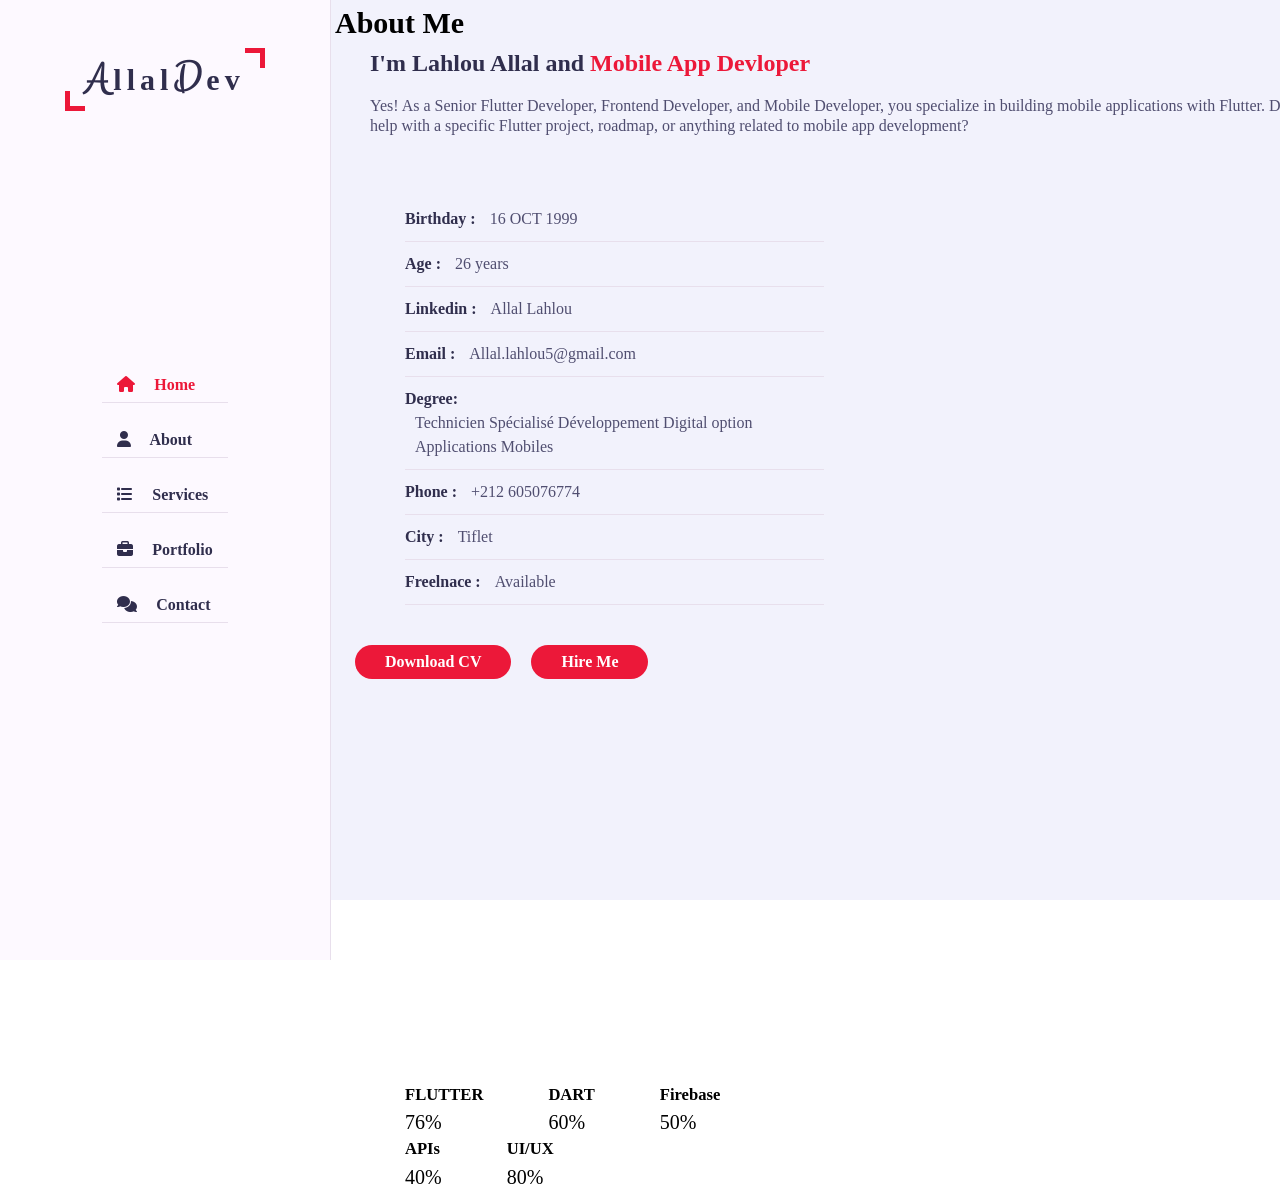
==== index.html @ e9d4c1a3 "Add files via upload" ====
<!DOCTYPE html>
<html lang="en">
<head>
    <meta charset="UTF-8">
    <meta http-equiv="X-UA-Compatible" content="IE=edge">
    <meta name="viewport" content="width=device-width, initial-scale=1.0">
    <title>AllalDev</title>
<!-- ===== CSS Files ===== -->
 <link rel="stylesheet" href="css/Style.css">
 <link rel="stylesheet" href="css/skins/Color-1.css">
 <link rel="stylesheet" href="https://cdnjs.cloudflare.com/ajax/libs/font-awesome/6.7.2/css/all.min.css">
</head>

<body>
    <!-- ===== Main Container Start ===== -->
     <div class="main-container">
      <!-- ===== Aside Start ===== -->
       <div class="aside">
        <div class="logo">
            <a href="#"><span>A</span>llal<span>D</span>ev</a>
        </div>
        <div class="nav-toggler">
          <span></span>
        </div>
        <ul class="nav">
            <li ><a href="#" class="active"><i class="fa fa-home"></i> Home </a></li>
            <li ><a href="#"><i class="fa fa-user"></i> About </a></li>
            <li ><a href="#"><i class="fa fa-list"></i> Services </a></li>
            <li ><a href="#"><i class="fa fa-briefcase"></i> Portfolio </a></li>
            <li ><a href="#"><i class="fa fa-comments"></i> Contact </a></li>
        </ul>
       </div>
      <!-- ===== Aside End ===== -->
      <!-- ===== Main Content Start ===== -->
      <!-- ===== Main Content End ===== -->
     <div class="main-content">
        <!-- ===== Home Section Start =====-->
         <section class="home section hidden">
           <div class="container">
            <div class="row">
                <div class="home-info padd-15">
                    <h3 class="hello">Hello, my name is <span class="name">Allal Lahlou</span></h3>
                    <h3 class="my-profession"> I' m a <span class="typing">Developer Mobile App/Web</span></h3>
                    <p>Technician specialized in Digital development, I am looking for professional experience to acquire new
                        skills and experiences, and I have a passion for developing technical solutions that meet the needs of
                        users. I have knowledge of Flutter and Dart and I have the ability to constantly develop my skills. I am
                        looking forward to joining a creative team that will allow me to contribute to building technological projects with a positive impact
                        as well as all office work. I am able to adapt quickly to the needs of the company...</p>
                         <a href="#contact" class="btn hire-me">Hire Me</a>
                </div>
                <div class="home-img padd-15">
                    <img src="images/allal.png" alt="">
                </div>
            </div>
           </div>
         </section>
        <!-- ===== Home Section End =====-->
        <!-- ===== About Section Start =====-->
         <section class="about section">
            
            <div class="container">
                <div class="row">
                    <div class="section-title padd-15">
                        <h2>  About Me </h2>
                    </div>
                </div>

                <div class="row">
                    <div class="about-content padd-15">
                        <div class="row">
                            <div class="about-text padd-15">
                                <h3> I'm  Lahlou Allal and <span> Mobile App Devloper </span></h3>
                                <p>Yes! As a Senior Flutter Developer, Frontend Developer, and Mobile Developer, you specialize in building mobile applications with Flutter. Do you need help with a specific Flutter project, roadmap, or anything related to mobile app development? </p>
                            </div>
                        </div>
                        <div class="row">
                            <div class="personal-info padd-15">
                            <div class="row">
                                <div class="info-item padd-15">
                                    <p>Birthday : <span>16 OCT 1999 </span></p>
                                </div>
                            </div>                          
                            <div class="row">
                            <div class="info-item padd-15">
                                <p>Age : <span>26 years </span></p>
                            </div>
                        </div>
                        <div class="row">
                        <div class="info-item padd-15">
                            <p>Linkedin : <span>Allal Lahlou </span></p>
                        </div>
                    </div>
                    <div class="row">
                    <div class="info-item padd-15">
                        <p>Email : <span>Allal.lahlou5@gmail.com </span></p>
                    </div>
                </div>
                <div class="row">
                <div class="info-item padd-15">
                    <p>Degree: <span>Technicien Spécialisé Développement Digital option Applications Mobiles </span></p>
                </div>
            </div>
            <div class="row">
            <div class="info-item padd-15">
                <p>Phone : <span>+212 605076774 </span></p>
            </div>
        </div>
        <div class="row">
        <div class="info-item padd-15">
            <p>City : <span>Tiflet </span></p>
        </div>
    </div>
    <div class="row">
    <div class="info-item padd-15">
        <p>Freelnace : <span>Available</span></p>
    </div>
    </div>
    <div class="row">
       <div class="buttons">
        <a href="#" class="btn">Download CV</a>
        <a href="#contact" class="btn hire-me"> Hire Me</a>
       </div>
    </div>
</div>
        <div class="skills padd-15">
            <div class="row">
                <div class="skill-item padd-15">
                    <h5>FLUTTER</h5>
                    <div class="progress">
                        <div class="progress-in" style="width: 76%;"></div>
                        <div class="skill-percent">76%</div>
                    </div>
                </div>
                <div class="skill-item padd-15">
                    <h5>DART</h5>
                    <div class="progress">
                        <div class="progress-in" style="width: 60%;"></div>
                        <div class="skill-percent">60%</div>
                    </div>
                </div>
                <div class="skill-item padd-15">
                    <h5>Firebase</h5>
                    <div class="progress">
                        <div class="progress-in" style="width: 50%;"></div>
                        <div class="skill-percent">50%</div>
                    </div>
                </div>
                <div class="skill-item padd-15">
                    <h5>APIs</h5>
                    <div class="progress">
                        <div class="progress-in" style="width: 40%;"></div>
                        <div class="skill-percent">40%</div>
                    </div>
                </div>
                <div class="skill-item padd-15">
                    <h5>UI/UX</h5>
                    <div class="progress">
                        <div class="progress-in" style="width: 80%;"></div>
                        <div class="skill-percent">80%</div>
                    </div>
                </div>
            </div>
        </div>
        </div>
     </div>
   </div>
</div>         
         </section>
        <!-- ===== About Section End =====-->


     </div>

     </div>
    <!-- ===== Main Container End ===== -->

    <!-- ===== JS Files ===== -->
     <script src="js/script.js"></script>
    
</body>
</html>
---- css/Style.css ----
@import url('https://fonts.googleapis.com/css?family=Clicker+Script&family=Poppins:wght@200;300;400;500;600;700&display=swap');
:root
{
   --bg-black-900: #f2f2fc;
   --bg-black-100: #fdf9ff;
   --bg-black-50: #e8dfec;
   --text-black-900:#302e4d;
   --text-black-700:#504e70;
}
body
{
    line-height: 1.5;
    font-size: 20px;
    font-family: 'Poppins' sans-serif;
}
*
{
    margin: 0;
    padding: 0;
    outline: none;
    text-decoration: none;
    text-sizing: border-box;
}
::before,::after
{
    box-sizing: border-box;
}
ul
{
    list-style: none;
}
.section
{
    background: var(--bg-black-900);
    min-height: 100vh;
    display: block;
    padding: 0 30px;
    opacity: 1;
}
.hidden
{
  display: none !important;  
}
.main-content
{
    padding-left: 270px;
}
.padd-15
{
    padding-left: 50px;
    padding-right: 15px;
}
.container
{
    max-width: 1100px;
    width: 100%;
    height: 40px;
    
    margin: auto;
}
.section.container
{
  padding-top: 60px;
  padding-bottom: 70px;
}
.section.title
{
    flex: 0 0 100%;
    max-width: 100%;
    margin-bottom: 60px;
}
.section.title.h2
{
    font-size: 40px;
    color: var(--text-black-900);
    font-weight: 700;
    position: relative;
}
.section.title.h2::before
{
    content: '';
    height: 4px;
    width: 50px;
    background-color: var(--skin-color);
    position: absolute;
    top: 100%;
    left: 0;
    
}

.section.title.h2::after
{
    content: '';
    height: 4px;
    width: 25px;
    background-color: var(--skin-color);
    position: absolute;
    top: 100%;
    left: 0;
    margin-top: 8px;
}
.row
{
    display: flex;
    flex-wrap: wrap;
    margin-left: -15px;
    margin-right: -15px;
    position: relative;
}
.btn
{
    font-size: 16px;
    font-weight: 900;
    padding: 5px 30px;
    color: white;
    border-radius: 40px;
    display: inline-block;
    white-space: nowrap;
    border: none;
    background: var(--skin-color);
    transition: all  0.3s ease;
}
.btn:hover
{
    transform: scale(1.05);
}
/* aside */
.aside
{
   width: 270px ;
   background: var(--bg-black-100);
   position: fixed;
   left: 0;
   top: 0;
   padding: 30px; ;
   height: 100%;
   border-right: 1px solid var(--bg-black-50);
   display: flex;
   justify-content: center;
   align-items: center;
   z-index: 10;
}
.aside .logo
{
    position: absolute;
    top: 50px;
    font-size: 30px;
    text-transform: capitalize;
}
.aside .logo a
{
    color: var(--text-black-900);
    font-weight: 700;
    padding: 15px 20px;
    font-size: 30px;
    letter-spacing: 5px;
    position: relative;
}
.aside .logo a span
{
    font-family: 'Clicker Script' , cursive;
    font-size: 40px;
}
.aside .logo a::before
{
    content:'';
    position: absolute;
    width: 20px;
    height: 20px;
    border-bottom: 5px solid var(--skin-color);
    border-left: 5px solid var(--skin-color);
    bottom: 0;
    left: 0;
}
.aside .logo a::after
{
    content:'';
    position: absolute;
    width: 20px;
    height: 20px;
    border-top: 5px solid var(--skin-color);
    border-right: 5px solid var(--skin-color);
    top: 0;
    right: 0;
}
.aside .nav-toggler
{
    height: 40px;
    width: 45px;
    border: 1px solid var(--bg-black-50);
    cursor: pointer;
    position: fixed;
    left: 300px;
    top: 2px;
    border-radius: 5px;
    background: var(--bg-black-100);
    display: none;
    align-items: center;
    justify-content: center;

}
.aside .nav .nav-toggler span
{
    height: 2px;
    width: 18px;
    background: var(--skin-color);
    display:inline-block;
    position: relative;
    
}
.aside .nav-toggler span::before
{
    content: '';
    height: 2px;
    width: 18px;
    background: var(--skin-color);
    position: absolute;
    top: -6px;
    left: 0;

}
.aside .nav-toggler span::after
{
    content: '';
    height: 2px;
    width: 18px;
    background: var(--skin-color);
    position: absolute;
    top: 6px;
    left: 0;

}
.aside .nav
{
    margin-top: 50px;
}
.aside .nav li
{
    margin-bottom: 20px;
    display: block;
}
.aside .nav li a
{
    font-size: 16px;
    font-weight: 600;
    display: block;
    border-bottom: 1px solid var(--bg-black-50);
    color: var(--text-black-900);
    padding: 5px 15px;
}
.aside .nav li a.active
{
    color:var(--skin-color);
}
.aside .nav li a i 
{
    margin-right: 15px;
}
/* home */
.home
{
    main-height:100vh;
    display: flex;
    color: var(--bg-black-900);
}
.home .home-info
{
   flex: 0 0 60%;
   max-width: 60%;
}
h3.hello
{
   font-size: 28px;
   margin: 15px 0;
}
h3.hello span
{
    font-family:'clicker Script' , cursive;
    font-size: 170%;
    font-weight: 700;
    color: black;
}
.h3.my-profession
{
    font-size: 30%;
    margin:15px 0;
}
.typing
{
   color: purple;
   font-size: 24px;
}
.home-info-p
{
    margin-bottom:70px;
    font-size: 20px;
    color: var(--text-black-700);
}

.home .home-img
{
    flex: 0 0 90%;
    max-width: 130%;
    text-align: right;
    position: relative;
}
.home-img::after
{
    content: '';
    position: absolute;
    height: 80px;
    width: 80px;
    border-bottom: 10px solid var(--skin-color);
    border-right: 10px solid var(--skin-color);
    right: 0px;
    bottom: -1px;
}
.home-img::before
{
    content: '';
    position: absolute;
    height: 80px;
    width: 80px;
    border-top: 10px solid var(--skin-color);
    border-left: 10px solid var(--skin-color);
    left: 740px;
    top: -19px;
}
.home .home-img img
{
    margin: auto;
    border-radius: 5px;
    height: 400px;
}
/* About */
.about .about-content
{
    flex: 0 0 100%;
    max-width: 100%;
}
.about .about-content .about-text
{
    flex: 0 0 100%;
    max-width: 100%;
}
.about .about-content .about-text h3
{
    font-size: 24px;
    margin-bottom: 15px;
    font-weight: 700;
    color: var(--text-black-900);
}
.about .about-content .about-text h3 span
{
    color: var(--skin-color);
}
.about .about-content .about-text p
{
    font-size: 16px;
    line-height: 20px;
    color: var(--text-black-700);
}
.about .about-content .personal-info
{
    flex: 0 0 80%;
    max-width: 100%;
    margin-top: 6%;
}
.about .about-content .personal-info .info-item
{
    flex: 0 0 50%;
    max-width: 50%;
}
.about .about-content .personal-info .info-item p
{
  font-weight: 600;
  padding: 10px 0;
  font-size: 16px;
  color: var(--text-black-900);
  border-bottom: 1px solid var(--bg-black-50);
}
.about .about-content .personal-info .info-item p span
{
    font-weight: 400;
    color: var(--text-black-700);
    margin-left:10px;
    display: inline-block;
}
.about .about-content .personal-info .buttons
{
    margin-top: 30px;
}
.about .about-content .personal-info .buttons .btn
{
   margin-right: 15px;
   margin-top: 10px;
}
.about .about-content .skills
{
    flex: 0 0 40%;
    max-width: 40%;
    margin-top: 40%;
}
.about .about-content .skills .skills-item
{
    flex: 0 0 100%;
    max-width: 100%;
}
.about .about-content .skills .skills-item h5
{
    line-height: 40px;
    font-weight: 60;
    font-size: 16px;
    color: var(--text-black-900);
    text-transform: capitalize;
}
.about .about-content .skills .skills-item .peogress
{
    background-color: var(--bg-black-50);
    height: 7px;
    border-radius: 4px;
    width: 100%;
}
---- css/skins/Color-1.css ----
:root
{
    --skin-color:#ec1839;
}
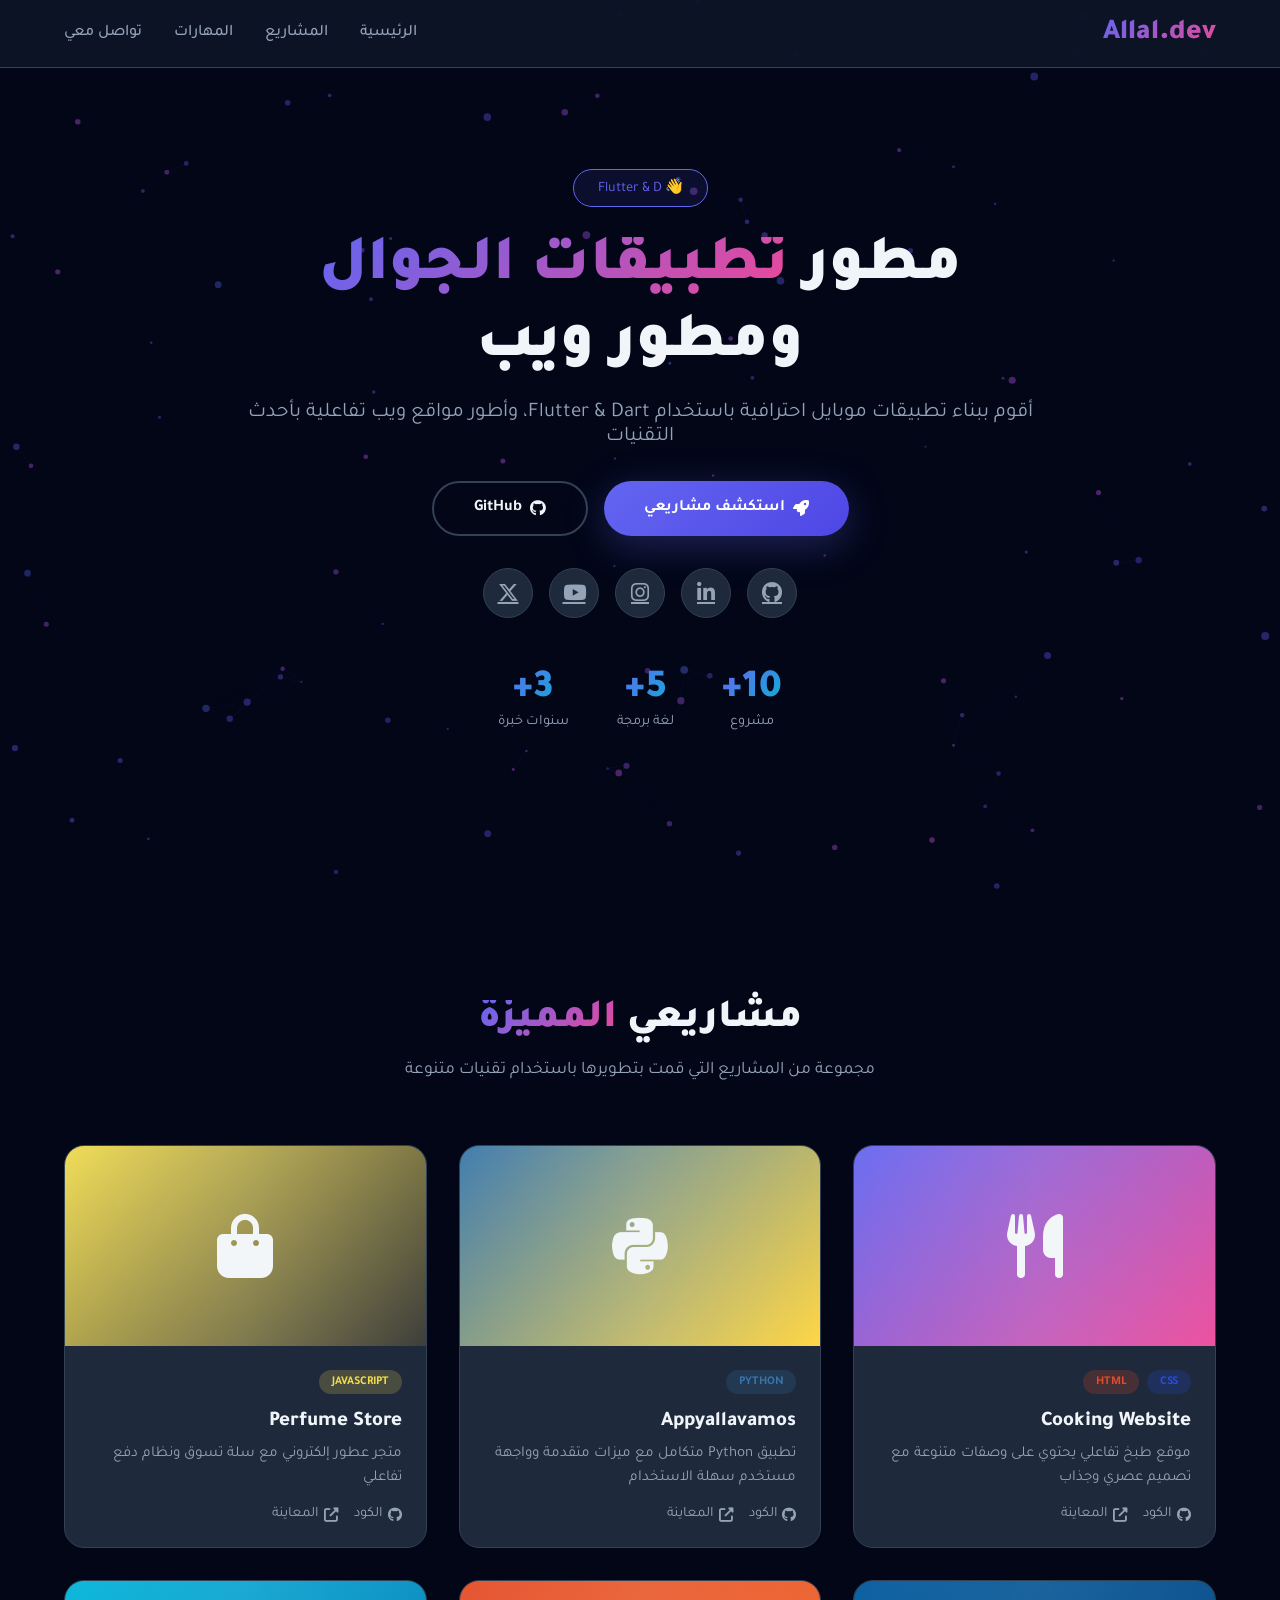
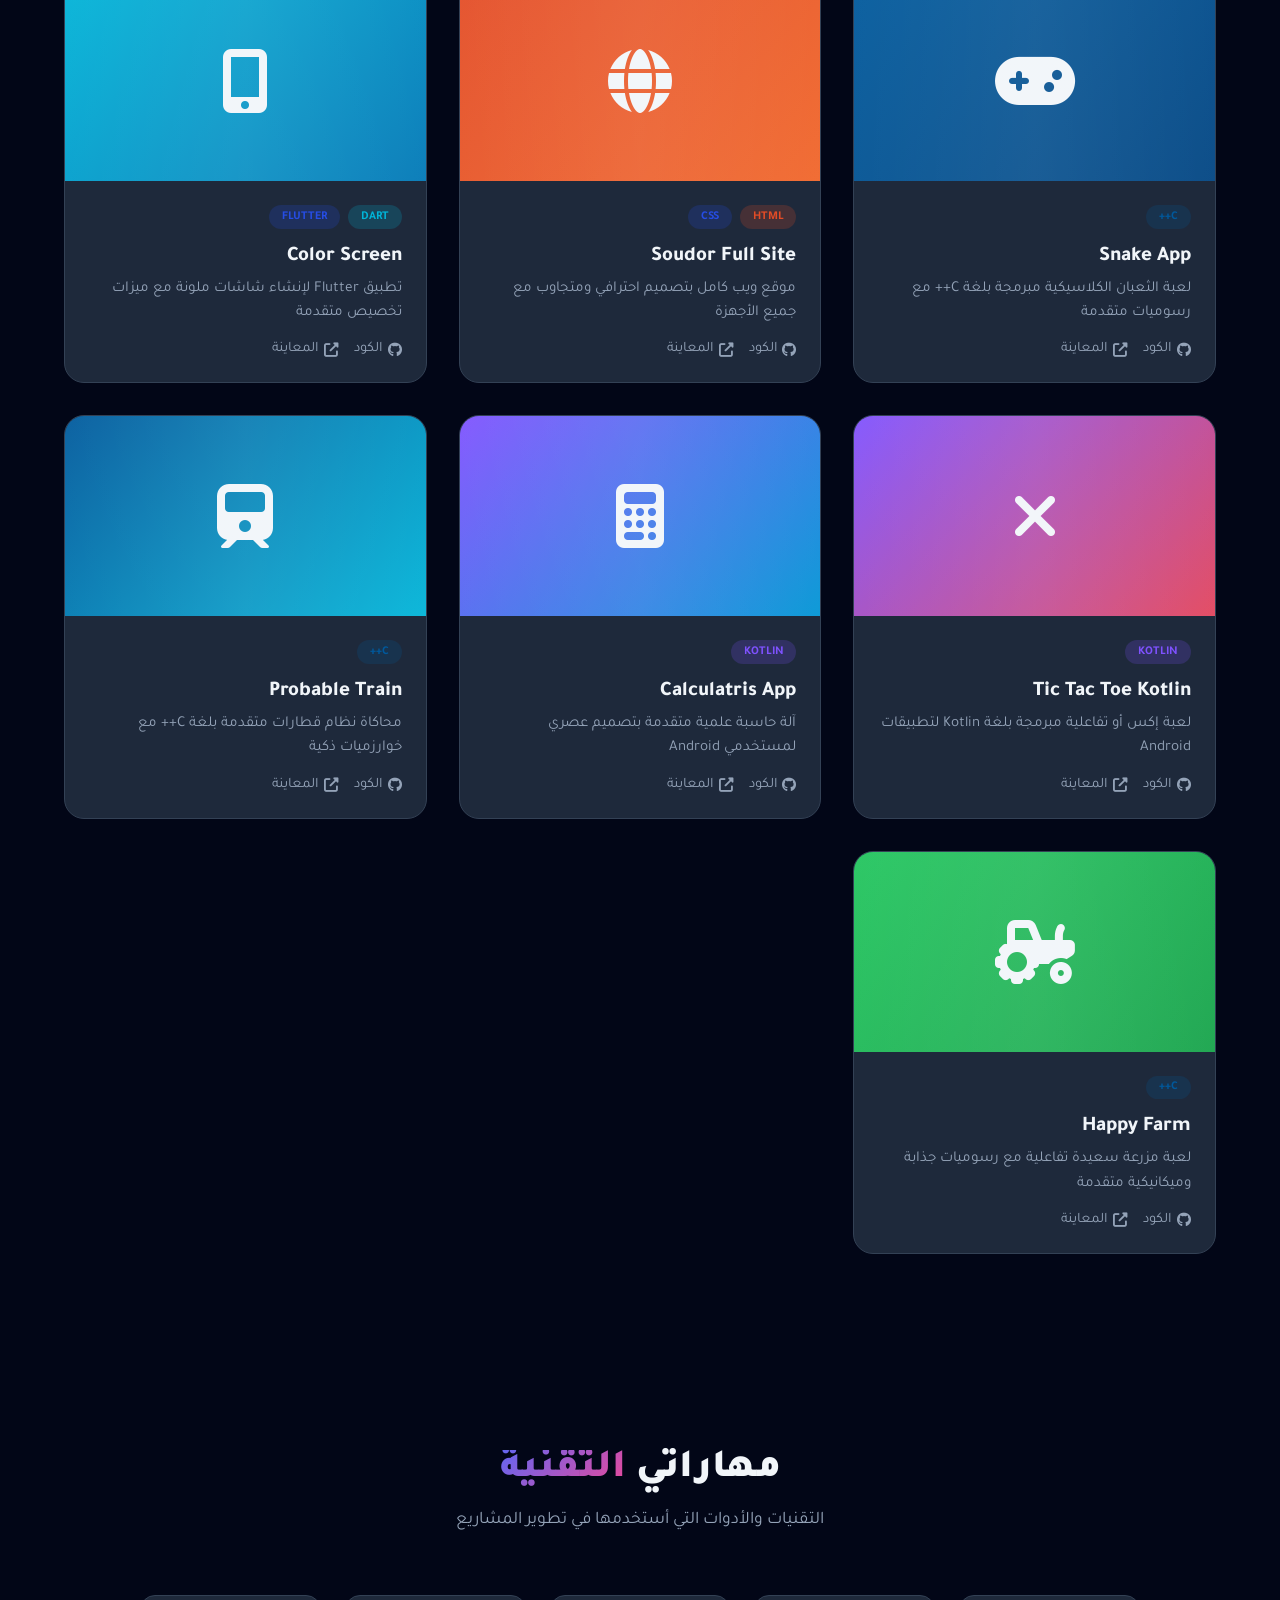
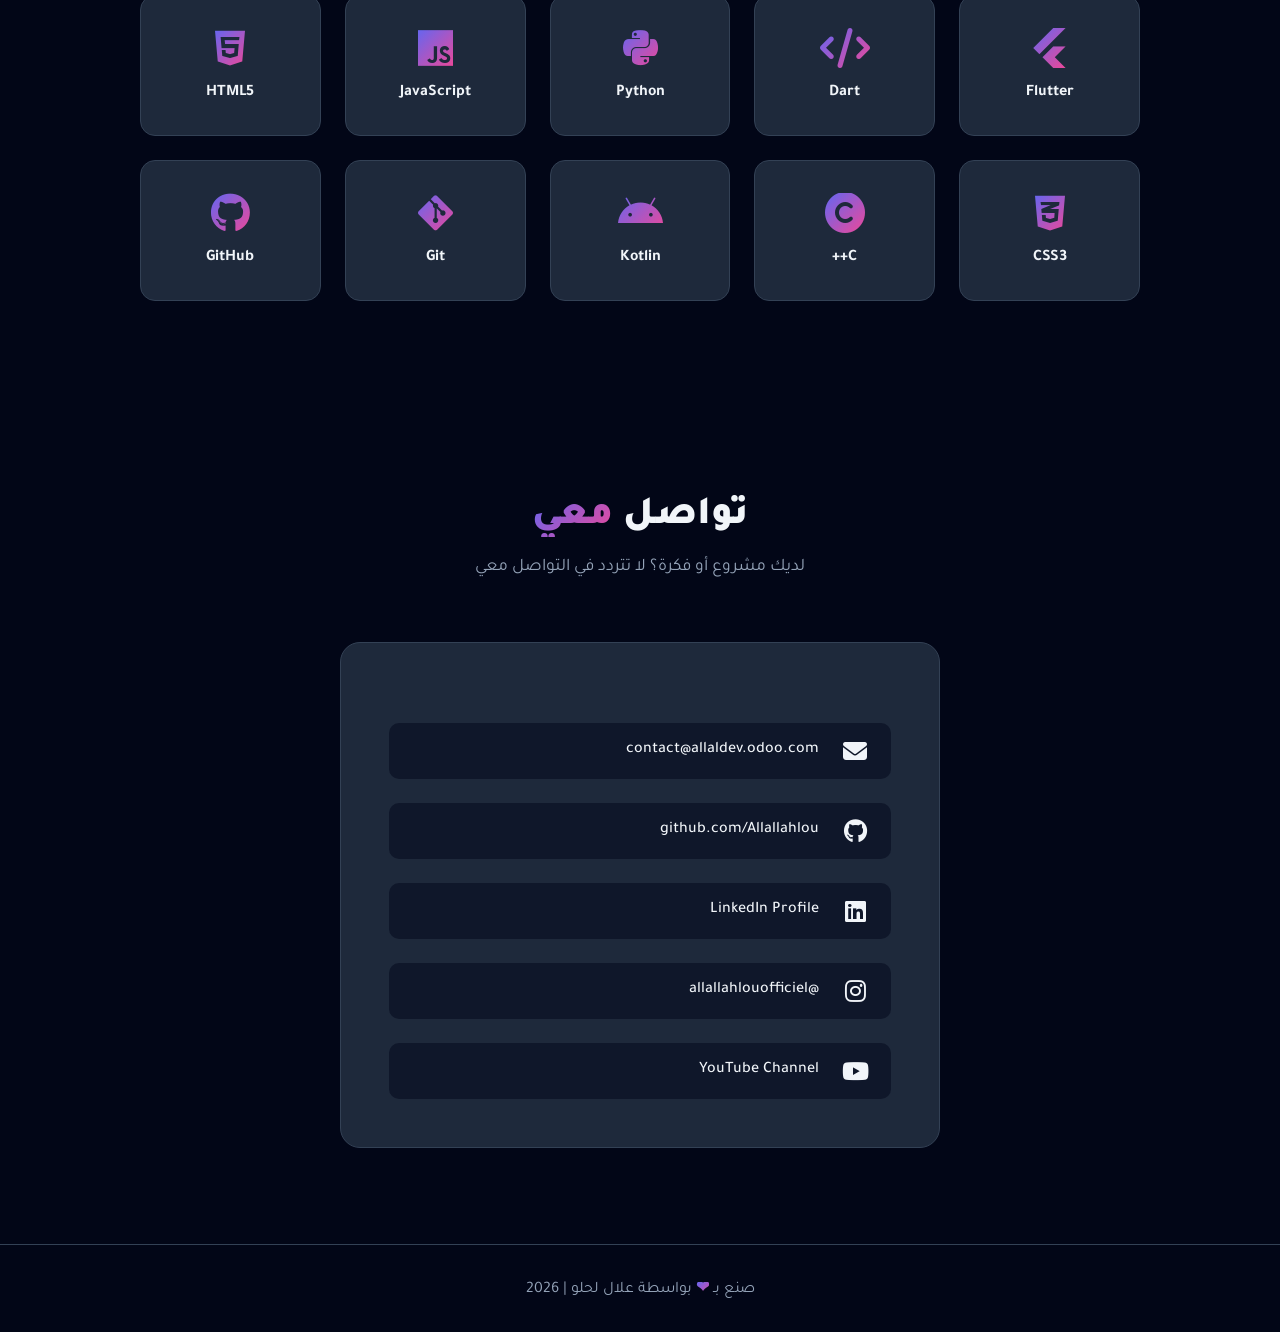
==== commit ae924b93: "Add portfolio website" ====
--- a/index.html
+++ b/index.html
@@ -1,181 +1,1038 @@
-<!DOCTYPE html>
-<html lang="en">
-<head>
-    <meta charset="UTF-8">
-    <meta http-equiv="X-UA-Compatible" content="IE=edge">
-    <meta name="viewport" content="width=device-width, initial-scale=1.0">
-    <title>AllalDev</title>
-<!-- ===== CSS Files ===== -->
- <link rel="stylesheet" href="css/Style.css">
- <link rel="stylesheet" href="css/skins/Color-1.css">
- <link rel="stylesheet" href="https://cdnjs.cloudflare.com/ajax/libs/font-awesome/6.7.2/css/all.min.css">
-</head>
-
-<body>
-    <!-- ===== Main Container Start ===== -->
-     <div class="main-container">
-      <!-- ===== Aside Start ===== -->
-       <div class="aside">
-        <div class="logo">
-            <a href="#"><span>A</span>llal<span>D</span>ev</a>
-        </div>
-        <div class="nav-toggler">
-          <span></span>
-        </div>
-        <ul class="nav">
-            <li ><a href="#" class="active"><i class="fa fa-home"></i> Home </a></li>
-            <li ><a href="#"><i class="fa fa-user"></i> About </a></li>
-            <li ><a href="#"><i class="fa fa-list"></i> Services </a></li>
-            <li ><a href="#"><i class="fa fa-briefcase"></i> Portfolio </a></li>
-            <li ><a href="#"><i class="fa fa-comments"></i> Contact </a></li>
-        </ul>
-       </div>
-      <!-- ===== Aside End ===== -->
-      <!-- ===== Main Content Start ===== -->
-      <!-- ===== Main Content End ===== -->
-     <div class="main-content">
-        <!-- ===== Home Section Start =====-->
-         <section class="home section hidden">
-           <div class="container">
-            <div class="row">
-                <div class="home-info padd-15">
-                    <h3 class="hello">Hello, my name is <span class="name">Allal Lahlou</span></h3>
-                    <h3 class="my-profession"> I' m a <span class="typing">Developer Mobile App/Web</span></h3>
-                    <p>Technician specialized in Digital development, I am looking for professional experience to acquire new
-                        skills and experiences, and I have a passion for developing technical solutions that meet the needs of
-                        users. I have knowledge of Flutter and Dart and I have the ability to constantly develop my skills. I am
-                        looking forward to joining a creative team that will allow me to contribute to building technological projects with a positive impact
-                        as well as all office work. I am able to adapt quickly to the needs of the company...</p>
-                         <a href="#contact" class="btn hire-me">Hire Me</a>
-                </div>
-                <div class="home-img padd-15">
-                    <img src="images/allal.png" alt="">
-                </div>
-            </div>
-           </div>
-         </section>
-        <!-- ===== Home Section End =====-->
-        <!-- ===== About Section Start =====-->
-         <section class="about section">
-            
-            <div class="container">
-                <div class="row">
-                    <div class="section-title padd-15">
-                        <h2>  About Me </h2>
-                    </div>
-                </div>
-
-                <div class="row">
-                    <div class="about-content padd-15">
-                        <div class="row">
-                            <div class="about-text padd-15">
-                                <h3> I'm  Lahlou Allal and <span> Mobile App Devloper </span></h3>
-                                <p>Yes! As a Senior Flutter Developer, Frontend Developer, and Mobile Developer, you specialize in building mobile applications with Flutter. Do you need help with a specific Flutter project, roadmap, or anything related to mobile app development? </p>
-                            </div>
-                        </div>
-                        <div class="row">
-                            <div class="personal-info padd-15">
-                            <div class="row">
-                                <div class="info-item padd-15">
-                                    <p>Birthday : <span>16 OCT 1999 </span></p>
-                                </div>
-                            </div>                          
-                            <div class="row">
-                            <div class="info-item padd-15">
-                                <p>Age : <span>26 years </span></p>
-                            </div>
-                        </div>
-                        <div class="row">
-                        <div class="info-item padd-15">
-                            <p>Linkedin : <span>Allal Lahlou </span></p>
-                        </div>
-                    </div>
-                    <div class="row">
-                    <div class="info-item padd-15">
-                        <p>Email : <span>Allal.lahlou5@gmail.com </span></p>
-                    </div>
-                </div>
-                <div class="row">
-                <div class="info-item padd-15">
-                    <p>Degree: <span>Technicien Spécialisé Développement Digital option Applications Mobiles </span></p>
-                </div>
-            </div>
-            <div class="row">
-            <div class="info-item padd-15">
-                <p>Phone : <span>+212 605076774 </span></p>
-            </div>
-        </div>
-        <div class="row">
-        <div class="info-item padd-15">
-            <p>City : <span>Tiflet </span></p>
-        </div>
-    </div>
-    <div class="row">
-    <div class="info-item padd-15">
-        <p>Freelnace : <span>Available</span></p>
-    </div>
-    </div>
-    <div class="row">
-       <div class="buttons">
-        <a href="#" class="btn">Download CV</a>
-        <a href="#contact" class="btn hire-me"> Hire Me</a>
-       </div>
-    </div>
-</div>
-        <div class="skills padd-15">
-            <div class="row">
-                <div class="skill-item padd-15">
-                    <h5>FLUTTER</h5>
-                    <div class="progress">
-                        <div class="progress-in" style="width: 76%;"></div>
-                        <div class="skill-percent">76%</div>
-                    </div>
-                </div>
-                <div class="skill-item padd-15">
-                    <h5>DART</h5>
-                    <div class="progress">
-                        <div class="progress-in" style="width: 60%;"></div>
-                        <div class="skill-percent">60%</div>
-                    </div>
-                </div>
-                <div class="skill-item padd-15">
-                    <h5>Firebase</h5>
-                    <div class="progress">
-                        <div class="progress-in" style="width: 50%;"></div>
-                        <div class="skill-percent">50%</div>
-                    </div>
-                </div>
-                <div class="skill-item padd-15">
-                    <h5>APIs</h5>
-                    <div class="progress">
-                        <div class="progress-in" style="width: 40%;"></div>
-                        <div class="skill-percent">40%</div>
-                    </div>
-                </div>
-                <div class="skill-item padd-15">
-                    <h5>UI/UX</h5>
-                    <div class="progress">
-                        <div class="progress-in" style="width: 80%;"></div>
-                        <div class="skill-percent">80%</div>
-                    </div>
-                </div>
-            </div>
-        </div>
-        </div>
-     </div>
-   </div>
-</div>         
-         </section>
-        <!-- ===== About Section End =====-->
-
-
-     </div>
-
-     </div>
-    <!-- ===== Main Container End ===== -->
-
-    <!-- ===== JS Files ===== -->
-     <script src="js/script.js"></script>
-    
-</body>
+<!DOCTYPE html>
+<html lang="ar" dir="rtl">
+<head>
+    <meta charset="UTF-8">
+    <meta name="viewport" content="width=device-width, initial-scale=1.0">
+    <title>Allal Lahlou | Portfolio</title>
+    <link href="https://fonts.googleapis.com/css2?family=Tajawal:wght@300;400;500;700;800;900&display=swap" rel="stylesheet">
+    <link rel="stylesheet" href="https://cdnjs.cloudflare.com/ajax/libs/font-awesome/6.4.0/css/all.min.css">
+    <style>
+        :root {
+            --primary: #6366f1;
+            --primary-dark: #4f46e5;
+            --secondary: #ec4899;
+            --accent: #06b6d4;
+            --dark: #0f172a;
+            --darker: #020617;
+            --card: #1e293b;
+            --text: #f1f5f9;
+            --text-muted: #94a3b8;
+            --border: #334155;
+        }
+
+        * {
+            margin: 0;
+            padding: 0;
+            box-sizing: border-box;
+        }
+
+        body {
+            font-family: 'Tajawal', sans-serif;
+            background: var(--darker);
+            color: var(--text);
+            overflow-x: hidden;
+        }
+
+        /* Canvas Background */
+        #particles-canvas {
+            position: fixed;
+            top: 0;
+            left: 0;
+            width: 100%;
+            height: 100%;
+            z-index: -1;
+            opacity: 0.4;
+        }
+
+        /* Scrollbar */
+        ::-webkit-scrollbar {
+            width: 8px;
+        }
+        ::-webkit-scrollbar-track {
+            background: var(--darker);
+        }
+        ::-webkit-scrollbar-thumb {
+            background: var(--primary);
+            border-radius: 4px;
+        }
+
+        /* Navigation */
+        nav {
+            position: fixed;
+            top: 0;
+            width: 100%;
+            padding: 1rem 5%;
+            display: flex;
+            justify-content: space-between;
+            align-items: center;
+            z-index: 1000;
+            background: rgba(15, 23, 42, 0.8);
+            backdrop-filter: blur(20px);
+            border-bottom: 1px solid var(--border);
+        }
+
+        .logo {
+            font-size: 1.8rem;
+            font-weight: 900;
+            background: linear-gradient(135deg, var(--primary), var(--secondary));
+            -webkit-background-clip: text;
+            -webkit-text-fill-color: transparent;
+            background-clip: text;
+        }
+
+        .nav-links {
+            display: flex;
+            gap: 2rem;
+            list-style: none;
+        }
+
+        .nav-links a {
+            color: var(--text-muted);
+            text-decoration: none;
+            font-weight: 500;
+            transition: all 0.3s;
+            position: relative;
+        }
+
+        .nav-links a:hover {
+            color: var(--text);
+        }
+
+        .nav-links a::after {
+            content: '';
+            position: absolute;
+            bottom: -5px;
+            right: 0;
+            width: 0;
+            height: 2px;
+            background: linear-gradient(90deg, var(--primary), var(--secondary));
+            transition: width 0.3s;
+        }
+
+        .nav-links a:hover::after {
+            width: 100%;
+        }
+
+        /* Hero Section */
+        .hero {
+            min-height: 100vh;
+            display: flex;
+            align-items: center;
+            justify-content: center;
+            padding: 0 5%;
+            position: relative;
+        }
+
+        .hero-content {
+            text-align: center;
+            max-width: 800px;
+        }
+
+        .hero-badge {
+            display: inline-block;
+            padding: 0.5rem 1.5rem;
+            background: rgba(99, 102, 241, 0.1);
+            border: 1px solid var(--primary);
+            border-radius: 50px;
+            color: var(--primary);
+            font-size: 0.9rem;
+            margin-bottom: 1.5rem;
+            animation: float 3s ease-in-out infinite;
+        }
+
+        @keyframes float {
+            0%, 100% { transform: translateY(0); }
+            50% { transform: translateY(-10px); }
+        }
+
+        .hero h1 {
+            font-size: 4rem;
+            font-weight: 900;
+            margin-bottom: 1rem;
+            line-height: 1.2;
+        }
+
+        .hero h1 span {
+            background: linear-gradient(135deg, var(--primary), var(--secondary), var(--accent));
+            -webkit-background-clip: text;
+            -webkit-text-fill-color: transparent;
+            background-clip: text;
+            background-size: 200% 200%;
+            animation: gradient-shift 3s ease infinite;
+        }
+
+        @keyframes gradient-shift {
+            0% { background-position: 0% 50%; }
+            50% { background-position: 100% 50%; }
+            100% { background-position: 0% 50%; }
+        }
+
+        .hero p {
+            font-size: 1.3rem;
+            color: var(--text-muted);
+            margin-bottom: 2rem;
+        }
+
+        .hero-buttons {
+            display: flex;
+            gap: 1rem;
+            justify-content: center;
+            flex-wrap: wrap;
+        }
+
+        .btn {
+            padding: 1rem 2.5rem;
+            border-radius: 50px;
+            font-size: 1rem;
+            font-weight: 700;
+            cursor: pointer;
+            transition: all 0.3s;
+            text-decoration: none;
+            display: inline-flex;
+            align-items: center;
+            gap: 0.5rem;
+        }
+
+        .btn-primary {
+            background: linear-gradient(135deg, var(--primary), var(--primary-dark));
+            color: white;
+            border: none;
+            box-shadow: 0 10px 40px rgba(99, 102, 241, 0.3);
+        }
+
+        .btn-primary:hover {
+            transform: translateY(-3px);
+            box-shadow: 0 20px 60px rgba(99, 102, 241, 0.4);
+        }
+
+        .btn-outline {
+            background: transparent;
+            color: var(--text);
+            border: 2px solid var(--border);
+        }
+
+        .btn-outline:hover {
+            border-color: var(--primary);
+            color: var(--primary);
+            transform: translateY(-3px);
+        }
+
+        /* Social Links */
+        .social-links {
+            display: flex;
+            gap: 1rem;
+            justify-content: center;
+            margin-top: 2rem;
+        }
+
+        .social-links a {
+            width: 50px;
+            height: 50px;
+            border-radius: 50%;
+            background: var(--card);
+            display: flex;
+            align-items: center;
+            justify-content: center;
+            color: var(--text-muted);
+            font-size: 1.3rem;
+            transition: all 0.3s;
+            border: 1px solid var(--border);
+        }
+
+        .social-links a:hover {
+            background: var(--primary);
+            color: white;
+            transform: translateY(-5px) rotate(360deg);
+            border-color: var(--primary);
+        }
+
+        /* Stats */
+        .stats {
+            display: flex;
+            justify-content: center;
+            gap: 3rem;
+            margin-top: 3rem;
+            flex-wrap: wrap;
+        }
+
+        .stat-item {
+            text-align: center;
+        }
+
+        .stat-number {
+            font-size: 2.5rem;
+            font-weight: 900;
+            background: linear-gradient(135deg, var(--primary), var(--accent));
+            -webkit-background-clip: text;
+            -webkit-text-fill-color: transparent;
+        }
+
+        .stat-label {
+            color: var(--text-muted);
+            font-size: 0.9rem;
+        }
+
+        /* Section Styles */
+        section {
+            padding: 6rem 5%;
+        }
+
+        .section-title {
+            text-align: center;
+            margin-bottom: 4rem;
+        }
+
+        .section-title h2 {
+            font-size: 2.5rem;
+            font-weight: 900;
+            margin-bottom: 1rem;
+        }
+
+        .section-title p {
+            color: var(--text-muted);
+            font-size: 1.1rem;
+        }
+
+        .section-title h2 span {
+            background: linear-gradient(135deg, var(--primary), var(--secondary));
+            -webkit-background-clip: text;
+            -webkit-text-fill-color: transparent;
+        }
+
+        /* Projects Grid */
+        .projects-grid {
+            display: grid;
+            grid-template-columns: repeat(auto-fill, minmax(350px, 1fr));
+            gap: 2rem;
+            max-width: 1400px;
+            margin: 0 auto;
+        }
+
+        .project-card {
+            background: var(--card);
+            border-radius: 20px;
+            overflow: hidden;
+            border: 1px solid var(--border);
+            transition: all 0.4s;
+            position: relative;
+        }
+
+        .project-card::before {
+            content: '';
+            position: absolute;
+            top: 0;
+            left: 0;
+            right: 0;
+            height: 3px;
+            background: linear-gradient(90deg, var(--primary), var(--secondary), var(--accent));
+            transform: scaleX(0);
+            transition: transform 0.4s;
+        }
+
+        .project-card:hover::before {
+            transform: scaleX(1);
+        }
+
+        .project-card:hover {
+            transform: translateY(-10px);
+            box-shadow: 0 30px 60px rgba(0, 0, 0, 0.3);
+            border-color: var(--primary);
+        }
+
+        .project-image {
+            height: 200px;
+            background: linear-gradient(135deg, var(--primary), var(--secondary));
+            display: flex;
+            align-items: center;
+            justify-content: center;
+            font-size: 4rem;
+            position: relative;
+            overflow: hidden;
+        }
+
+        .project-image::after {
+            content: '';
+            position: absolute;
+            top: -50%;
+            left: -50%;
+            width: 200%;
+            height: 200%;
+            background: linear-gradient(45deg, transparent, rgba(255,255,255,0.1), transparent);
+            transform: rotate(45deg);
+            transition: all 0.5s;
+        }
+
+        .project-card:hover .project-image::after {
+            animation: shine 0.5s;
+        }
+
+        @keyframes shine {
+            0% { transform: translateX(-100%) rotate(45deg); }
+            100% { transform: translateX(100%) rotate(45deg); }
+        }
+
+        .project-content {
+            padding: 1.5rem;
+        }
+
+        .project-tags {
+            display: flex;
+            gap: 0.5rem;
+            margin-bottom: 1rem;
+            flex-wrap: wrap;
+        }
+
+        .tag {
+            padding: 0.3rem 0.8rem;
+            border-radius: 50px;
+            font-size: 0.75rem;
+            font-weight: 700;
+            text-transform: uppercase;
+        }
+
+        .tag-python { background: rgba(55, 118, 171, 0.2); color: #3776ab; }
+        .tag-javascript { background: rgba(240, 219, 79, 0.2); color: #f0db4f; }
+        .tag-css { background: rgba(38, 77, 228, 0.2); color: #264de4; }
+        .tag-html { background: rgba(227, 76, 38, 0.2); color: #e34c26; }
+        .tag-cpp { background: rgba(0, 89, 156, 0.2); color: #00599c; }
+        .tag-dart { background: rgba(0, 180, 216, 0.2); color: #00b4d8; }
+        .tag-kotlin { background: rgba(127, 82, 255, 0.2); color: #7f52ff; }
+
+        .project-title {
+            font-size: 1.3rem;
+            font-weight: 800;
+            margin-bottom: 0.5rem;
+        }
+
+        .project-desc {
+            color: var(--text-muted);
+            font-size: 0.95rem;
+            margin-bottom: 1rem;
+            line-height: 1.6;
+        }
+
+        .project-links {
+            display: flex;
+            gap: 1rem;
+        }
+
+        .project-links a {
+            color: var(--text-muted);
+            text-decoration: none;
+            font-size: 0.9rem;
+            transition: color 0.3s;
+            display: flex;
+            align-items: center;
+            gap: 0.3rem;
+        }
+
+        .project-links a:hover {
+            color: var(--primary);
+        }
+
+        /* Skills Section */
+        .skills-grid {
+            display: grid;
+            grid-template-columns: repeat(auto-fill, minmax(150px, 1fr));
+            gap: 1.5rem;
+            max-width: 1000px;
+            margin: 0 auto;
+        }
+
+        .skill-item {
+            background: var(--card);
+            padding: 2rem 1rem;
+            border-radius: 15px;
+            text-align: center;
+            border: 1px solid var(--border);
+            transition: all 0.3s;
+        }
+
+        .skill-item:hover {
+            transform: translateY(-5px);
+            border-color: var(--primary);
+            box-shadow: 0 10px 30px rgba(99, 102, 241, 0.2);
+        }
+
+        .skill-item i {
+            font-size: 2.5rem;
+            margin-bottom: 1rem;
+            background: linear-gradient(135deg, var(--primary), var(--secondary));
+            -webkit-background-clip: text;
+            -webkit-text-fill-color: transparent;
+        }
+
+        .skill-item h3 {
+            font-size: 1rem;
+            font-weight: 700;
+        }
+
+        /* Contact Section */
+        .contact-container {
+            max-width: 600px;
+            margin: 0 auto;
+            background: var(--card);
+            padding: 3rem;
+            border-radius: 20px;
+            border: 1px solid var(--border);
+        }
+
+        .contact-info {
+            display: flex;
+            flex-direction: column;
+            gap: 1.5rem;
+            margin-top: 2rem;
+        }
+
+        .contact-item {
+            display: flex;
+            align-items: center;
+            gap: 1rem;
+            padding: 1rem;
+            background: var(--dark);
+            border-radius: 10px;
+            transition: all 0.3s;
+        }
+
+        .contact-item:hover {
+            background: var(--primary);
+            transform: translateX(-5px);
+        }
+
+        .contact-item i {
+            font-size: 1.5rem;
+            width: 40px;
+            text-align: center;
+        }
+
+        .contact-item a {
+            color: var(--text);
+            text-decoration: none;
+            font-weight: 500;
+        }
+
+        /* Footer */
+        footer {
+            text-align: center;
+            padding: 2rem;
+            border-top: 1px solid var(--border);
+            color: var(--text-muted);
+        }
+
+        footer span {
+            background: linear-gradient(135deg, var(--primary), var(--secondary));
+            -webkit-background-clip: text;
+            -webkit-text-fill-color: transparent;
+            font-weight: 700;
+        }
+
+        /* Animations */
+        .fade-in {
+            opacity: 0;
+            transform: translateY(30px);
+            transition: all 0.8s;
+        }
+
+        .fade-in.visible {
+            opacity: 1;
+            transform: translateY(0);
+        }
+
+        /* Mobile Menu */
+        .menu-toggle {
+            display: none;
+            font-size: 1.5rem;
+            cursor: pointer;
+            color: var(--text);
+        }
+
+        @media (max-width: 768px) {
+            .menu-toggle {
+                display: block;
+            }
+
+            .nav-links {
+                position: fixed;
+                top: 70px;
+                right: -100%;
+                width: 100%;
+                height: calc(100vh - 70px);
+                background: var(--dark);
+                flex-direction: column;
+                align-items: center;
+                justify-content: center;
+                transition: right 0.3s;
+            }
+
+            .nav-links.active {
+                right: 0;
+            }
+
+            .hero h1 {
+                font-size: 2.5rem;
+            }
+
+            .projects-grid {
+                grid-template-columns: 1fr;
+            }
+
+            .stats {
+                gap: 1.5rem;
+            }
+        }
+    </style>
+<base target="_blank">
+</head>
+<body>
+    <canvas id="particles-canvas"></canvas>
+
+    <nav>
+        <div class="logo">Allal.dev</div>
+        <div class="menu-toggle" onclick="toggleMenu()">
+            <i class="fas fa-bars"></i>
+        </div>
+        <ul class="nav-links" id="navLinks">
+            <li><a href="#home" onclick="closeMenu()">الرئيسية</a></li>
+            <li><a href="#projects" onclick="closeMenu()">المشاريع</a></li>
+            <li><a href="#skills" onclick="closeMenu()">المهارات</a></li>
+            <li><a href="#contact" onclick="closeMenu()">تواصل معي</a></li>
+        </ul>
+    </nav>
+
+    <section class="hero" id="home">
+        <div class="hero-content">
+            <div class="hero-badge">👋 مرحباً، أنا علال لحلو</div>
+            <h1>مطور <span>تطبيقات الجوال</span><br>ومطور ويب</h1>
+            <p>أقوم ببناء تطبيقات موبايل احترافية باستخدام Flutter & Dart، وأطور مواقع ويب تفاعلية بأحدث التقنيات</p>
+            <div class="hero-buttons">
+                <a href="#projects" class="btn btn-primary">
+                    <i class="fas fa-rocket"></i> استكشف مشاريعي
+                </a>
+                <a href="https://github.com/Allallahlou" target="_blank" class="btn btn-outline">
+                    <i class="fab fa-github"></i> GitHub
+                </a>
+            </div>
+            <div class="social-links">
+                <a href="https://github.com/Allallahlou" target="_blank"><i class="fab fa-github"></i></a>
+                <a href="https://www.linkedin.com/in/allal-lahlou-a7440028a" target="_blank"><i class="fab fa-linkedin-in"></i></a>
+                <a href="https://www.instagram.com/allallahlouofficiel" target="_blank"><i class="fab fa-instagram"></i></a>
+                <a href="https://www.youtube.com/channel/UCIss67-bXr2a44T4ls0dP7g" target="_blank"><i class="fab fa-youtube"></i></a>
+                <a href="https://x.com/SAMIl28864" target="_blank"><i class="fab fa-x-twitter"></i></a>
+            </div>
+            <div class="stats">
+                <div class="stat-item">
+                    <div class="stat-number">10+</div>
+                    <div class="stat-label">مشروع</div>
+                </div>
+                <div class="stat-item">
+                    <div class="stat-number">5+</div>
+                    <div class="stat-label">لغة برمجة</div>
+                </div>
+                <div class="stat-item">
+                    <div class="stat-number">3+</div>
+                    <div class="stat-label">سنوات خبرة</div>
+                </div>
+            </div>
+        </div>
+    </section>
+
+    <section id="projects">
+        <div class="section-title fade-in">
+            <h2>مشاريعي <span>المميزة</span></h2>
+            <p>مجموعة من المشاريع التي قمت بتطويرها باستخدام تقنيات متنوعة</p>
+        </div>
+        <div class="projects-grid">
+            <div class="project-card fade-in">
+                <div class="project-image">
+                    <i class="fas fa-utensils"></i>
+                </div>
+                <div class="project-content">
+                    <div class="project-tags">
+                        <span class="tag tag-css">CSS</span>
+                        <span class="tag tag-html">HTML</span>
+                    </div>
+                    <h3 class="project-title">Cooking Website</h3>
+                    <p class="project-desc">موقع طبخ تفاعلي يحتوي على وصفات متنوعة مع تصميم عصري وجذاب</p>
+                    <div class="project-links">
+                        <a href="https://github.com/Allallahlou/cooking_website" target="_blank"><i class="fab fa-github"></i> الكود</a>
+                        <a href="#"><i class="fas fa-external-link-alt"></i> المعاينة</a>
+                    </div>
+                </div>
+            </div>
+
+            <div class="project-card fade-in">
+                <div class="project-image" style="background: linear-gradient(135deg, #3776ab, #ffd43b);">
+                    <i class="fab fa-python"></i>
+                </div>
+                <div class="project-content">
+                    <div class="project-tags">
+                        <span class="tag tag-python">Python</span>
+                    </div>
+                    <h3 class="project-title">Appyallavamos</h3>
+                    <p class="project-desc">تطبيق Python متكامل مع ميزات متقدمة وواجهة مستخدم سهلة الاستخدام</p>
+                    <div class="project-links">
+                        <a href="https://github.com/Allallahlou/appyallavamos" target="_blank"><i class="fab fa-github"></i> الكود</a>
+                        <a href="#"><i class="fas fa-external-link-alt"></i> المعاينة</a>
+                    </div>
+                </div>
+            </div>
+
+            <div class="project-card fade-in">
+                <div class="project-image" style="background: linear-gradient(135deg, #f0db4f, #323330);">
+                    <i class="fas fa-shopping-bag"></i>
+                </div>
+                <div class="project-content">
+                    <div class="project-tags">
+                        <span class="tag tag-javascript">JavaScript</span>
+                    </div>
+                    <h3 class="project-title">Perfume Store</h3>
+                    <p class="project-desc">متجر عطور إلكتروني مع سلة تسوق ونظام دفع تفاعلي</p>
+                    <div class="project-links">
+                        <a href="https://github.com/Allallahlou/PerfumeStore" target="_blank"><i class="fab fa-github"></i> الكود</a>
+                        <a href="#"><i class="fas fa-external-link-alt"></i> المعاينة</a>
+                    </div>
+                </div>
+            </div>
+
+            <div class="project-card fade-in">
+                <div class="project-image" style="background: linear-gradient(135deg, #00599c, #004482);">
+                    <i class="fas fa-gamepad"></i>
+                </div>
+                <div class="project-content">
+                    <div class="project-tags">
+                        <span class="tag tag-cpp">C++</span>
+                    </div>
+                    <h3 class="project-title">Snake App</h3>
+                    <p class="project-desc">لعبة الثعبان الكلاسيكية مبرمجة بلغة C++ مع رسوميات متقدمة</p>
+                    <div class="project-links">
+                        <a href="https://github.com/Allallahlou/SnakeApp" target="_blank"><i class="fab fa-github"></i> الكود</a>
+                        <a href="#"><i class="fas fa-external-link-alt"></i> المعاينة</a>
+                    </div>
+                </div>
+            </div>
+
+            <div class="project-card fade-in">
+                <div class="project-image" style="background: linear-gradient(135deg, #e34c26, #f06529);">
+                    <i class="fas fa-globe"></i>
+                </div>
+                <div class="project-content">
+                    <div class="project-tags">
+                        <span class="tag tag-html">HTML</span>
+                        <span class="tag tag-css">CSS</span>
+                    </div>
+                    <h3 class="project-title">Soudor Full Site</h3>
+                    <p class="project-desc">موقع ويب كامل بتصميم احترافي ومتجاوب مع جميع الأجهزة</p>
+                    <div class="project-links">
+                        <a href="https://github.com/Allallahlou/soudor_full_site" target="_blank"><i class="fab fa-github"></i> الكود</a>
+                        <a href="#"><i class="fas fa-external-link-alt"></i> المعاينة</a>
+                    </div>
+                </div>
+            </div>
+
+            <div class="project-card fade-in">
+                <div class="project-image" style="background: linear-gradient(135deg, #00b4d8, #0077b6);">
+                    <i class="fas fa-mobile-alt"></i>
+                </div>
+                <div class="project-content">
+                    <div class="project-tags">
+                        <span class="tag tag-dart">Dart</span>
+                        <span class="tag tag-css">Flutter</span>
+                    </div>
+                    <h3 class="project-title">Color Screen</h3>
+                    <p class="project-desc">تطبيق Flutter لإنشاء شاشات ملونة مع ميزات تخصيص متقدمة</p>
+                    <div class="project-links">
+                        <a href="https://github.com/Allallahlou/Color_Screen" target="_blank"><i class="fab fa-github"></i> الكود</a>
+                        <a href="#"><i class="fas fa-external-link-alt"></i> المعاينة</a>
+                    </div>
+                </div>
+            </div>
+
+            <div class="project-card fade-in">
+                <div class="project-image" style="background: linear-gradient(135deg, #7f52ff, #e2445c);">
+                    <i class="fas fa-times"></i>
+                </div>
+                <div class="project-content">
+                    <div class="project-tags">
+                        <span class="tag tag-kotlin">Kotlin</span>
+                    </div>
+                    <h3 class="project-title">Tic Tac Toe Kotlin</h3>
+                    <p class="project-desc">لعبة إكس أو تفاعلية مبرمجة بلغة Kotlin لتطبيقات Android</p>
+                    <div class="project-links">
+                        <a href="https://github.com/Allallahlou/TicTacToeKotlin" target="_blank"><i class="fab fa-github"></i> الكود</a>
+                        <a href="#"><i class="fas fa-external-link-alt"></i> المعاينة</a>
+                    </div>
+                </div>
+            </div>
+
+            <div class="project-card fade-in">
+                <div class="project-image" style="background: linear-gradient(135deg, #7f52ff, #0095d5);">
+                    <i class="fas fa-calculator"></i>
+                </div>
+                <div class="project-content">
+                    <div class="project-tags">
+                        <span class="tag tag-kotlin">Kotlin</span>
+                    </div>
+                    <h3 class="project-title">Calculatris App</h3>
+                    <p class="project-desc">آلة حاسبة علمية متقدمة بتصميم عصري لمستخدمي Android</p>
+                    <div class="project-links">
+                        <a href="https://github.com/Allallahlou/CalculatrisApp" target="_blank"><i class="fab fa-github"></i> الكود</a>
+                        <a href="#"><i class="fas fa-external-link-alt"></i> المعاينة</a>
+                    </div>
+                </div>
+            </div>
+
+            <div class="project-card fade-in">
+                <div class="project-image" style="background: linear-gradient(135deg, #00599c, #00b4d8);">
+                    <i class="fas fa-train"></i>
+                </div>
+                <div class="project-content">
+                    <div class="project-tags">
+                        <span class="tag tag-cpp">C++</span>
+                    </div>
+                    <h3 class="project-title">Probable Train</h3>
+                    <p class="project-desc">محاكاة نظام قطارات متقدمة بلغة C++ مع خوارزميات ذكية</p>
+                    <div class="project-links">
+                        <a href="https://github.com/Allallahlou/probable-train" target="_blank"><i class="fab fa-github"></i> الكود</a>
+                        <a href="#"><i class="fas fa-external-link-alt"></i> المعاينة</a>
+                    </div>
+                </div>
+            </div>
+
+            <div class="project-card fade-in">
+                <div class="project-image" style="background: linear-gradient(135deg, #22c55e, #16a34a);">
+                    <i class="fas fa-tractor"></i>
+                </div>
+                <div class="project-content">
+                    <div class="project-tags">
+                        <span class="tag tag-cpp">C++</span>
+                    </div>
+                    <h3 class="project-title">Happy Farm</h3>
+                    <p class="project-desc">لعبة مزرعة سعيدة تفاعلية مع رسوميات جذابة وميكانيكية متقدمة</p>
+                    <div class="project-links">
+                        <a href="https://github.com/Allallahlou/happy_farm" target="_blank"><i class="fab fa-github"></i> الكود</a>
+                        <a href="#"><i class="fas fa-external-link-alt"></i> المعاينة</a>
+                    </div>
+                </div>
+            </div>
+        </div>
+    </section>
+
+    <section id="skills">
+        <div class="section-title fade-in">
+            <h2>مهاراتي <span>التقنية</span></h2>
+            <p>التقنيات والأدوات التي أستخدمها في تطوير المشاريع</p>
+        </div>
+        <div class="skills-grid">
+            <div class="skill-item fade-in">
+                <i class="fab fa-flutter"></i>
+                <h3>Flutter</h3>
+            </div>
+            <div class="skill-item fade-in">
+                <i class="fas fa-code"></i>
+                <h3>Dart</h3>
+            </div>
+            <div class="skill-item fade-in">
+                <i class="fab fa-python"></i>
+                <h3>Python</h3>
+            </div>
+            <div class="skill-item fade-in">
+                <i class="fab fa-js"></i>
+                <h3>JavaScript</h3>
+            </div>
+            <div class="skill-item fade-in">
+                <i class="fab fa-html5"></i>
+                <h3>HTML5</h3>
+            </div>
+            <div class="skill-item fade-in">
+                <i class="fab fa-css3-alt"></i>
+                <h3>CSS3</h3>
+            </div>
+            <div class="skill-item fade-in">
+                <i class="fas fa-copyright"></i>
+                <h3>C++</h3>
+            </div>
+            <div class="skill-item fade-in">
+                <i class="fab fa-android"></i>
+                <h3>Kotlin</h3>
+            </div>
+            <div class="skill-item fade-in">
+                <i class="fab fa-git-alt"></i>
+                <h3>Git</h3>
+            </div>
+            <div class="skill-item fade-in">
+                <i class="fab fa-github"></i>
+                <h3>GitHub</h3>
+            </div>
+        </div>
+    </section>
+
+    <section id="contact">
+        <div class="section-title fade-in">
+            <h2>تواصل <span>معي</span></h2>
+            <p>لديك مشروع أو فكرة؟ لا تتردد في التواصل معي</p>
+        </div>
+        <div class="contact-container fade-in">
+            <div class="contact-info">
+                <div class="contact-item">
+                    <i class="fas fa-envelope"></i>
+                    <a href="mailto:contact@allaldev.odoo.com">contact@allaldev.odoo.com</a>
+                </div>
+                <div class="contact-item">
+                    <i class="fab fa-github"></i>
+                    <a href="https://github.com/Allallahlou" target="_blank">github.com/Allallahlou</a>
+                </div>
+                <div class="contact-item">
+                    <i class="fab fa-linkedin"></i>
+                    <a href="https://www.linkedin.com/in/allal-lahlou-a7440028a" target="_blank">LinkedIn Profile</a>
+                </div>
+                <div class="contact-item">
+                    <i class="fab fa-instagram"></i>
+                    <a href="https://www.instagram.com/allallahlouofficiel" target="_blank">@allallahlouofficiel</a>
+                </div>
+                <div class="contact-item">
+                    <i class="fab fa-youtube"></i>
+                    <a href="https://www.youtube.com/channel/UCIss67-bXr2a44T4ls0dP7g" target="_blank">YouTube Channel</a>
+                </div>
+            </div>
+        </div>
+    </section>
+
+    <footer>
+        <p>صنع بـ <span>❤</span> بواسطة علال لحلو | 2026</p>
+    </footer>
+
+    <script>
+        // Particles Animation
+        const canvas = document.getElementById('particles-canvas');
+        const ctx = canvas.getContext('2d');
+
+        canvas.width = window.innerWidth;
+        canvas.height = window.innerHeight;
+
+        const particles = [];
+        const particleCount = 100;
+
+        class Particle {
+            constructor() {
+                this.x = Math.random() * canvas.width;
+                this.y = Math.random() * canvas.height;
+                this.size = Math.random() * 3 + 1;
+                this.speedX = Math.random() * 2 - 1;
+                this.speedY = Math.random() * 2 - 1;
+                this.color = `hsl(${Math.random() * 60 + 230}, 70%, 60%)`;
+            }
+
+            update() {
+                this.x += this.speedX;
+                this.y += this.speedY;
+
+                if (this.x > canvas.width) this.x = 0;
+                if (this.x < 0) this.x = canvas.width;
+                if (this.y > canvas.height) this.y = 0;
+                if (this.y < 0) this.y = canvas.height;
+            }
+
+            draw() {
+                ctx.fillStyle = this.color;
+                ctx.beginPath();
+                ctx.arc(this.x, this.y, this.size, 0, Math.PI * 2);
+                ctx.fill();
+            }
+        }
+
+        function init() {
+            for (let i = 0; i < particleCount; i++) {
+                particles.push(new Particle());
+            }
+        }
+
+        function animate() {
+            ctx.clearRect(0, 0, canvas.width, canvas.height);
+
+            for (let i = 0; i < particles.length; i++) {
+                particles[i].update();
+                particles[i].draw();
+
+                for (let j = i; j < particles.length; j++) {
+                    const dx = particles[i].x - particles[j].x;
+                    const dy = particles[i].y - particles[j].y;
+                    const distance = Math.sqrt(dx * dx + dy * dy);
+
+                    if (distance < 100) {
+                        ctx.beginPath();
+                        ctx.strokeStyle = `rgba(99, 102, 241, ${0.2 * (1 - distance / 100)})`;
+                        ctx.lineWidth = 1;
+                        ctx.moveTo(particles[i].x, particles[i].y);
+                        ctx.lineTo(particles[j].x, particles[j].y);
+                        ctx.stroke();
+                    }
+                }
+            }
+
+            requestAnimationFrame(animate);
+        }
+
+        init();
+        animate();
+
+        window.addEventListener('resize', () => {
+            canvas.width = window.innerWidth;
+            canvas.height = window.innerHeight;
+        });
+
+        // Scroll Animation
+        const observerOptions = {
+            threshold: 0.1,
+            rootMargin: '0px 0px -50px 0px'
+        };
+
+        const observer = new IntersectionObserver((entries) => {
+            entries.forEach(entry => {
+                if (entry.isIntersecting) {
+                    entry.target.classList.add('visible');
+                }
+            });
+        }, observerOptions);
+
+        document.querySelectorAll('.fade-in').forEach(el => observer.observe(el));
+
+        // Mobile Menu
+        function toggleMenu() {
+            document.getElementById('navLinks').classList.toggle('active');
+        }
+
+        function closeMenu() {
+            document.getElementById('navLinks').classList.remove('active');
+        }
+
+        // Smooth Scroll
+        document.querySelectorAll('a[href^="#"]').forEach(anchor => {
+            anchor.addEventListener('click', function(e) {
+                e.preventDefault();
+                const target = document.querySelector(this.getAttribute('href'));
+                if (target) {
+                    target.scrollIntoView({
+                        behavior: 'smooth',
+                        block: 'start'
+                    });
+                }
+            });
+        });
+
+        // Typing Effect
+        const text = "Flutter & Dart Developer";
+        const typingElement = document.querySelector('.hero-badge');
+        let index = 0;
+
+        function typeWriter() {
+            if (index < text.length) {
+                typingElement.innerHTML = "👋 " + text.substring(0, index + 1);
+                index++;
+                setTimeout(typeWriter, 100);
+            }
+        }
+
+        setTimeout(typeWriter, 1000);
+    </script>
+</body>
 </html>
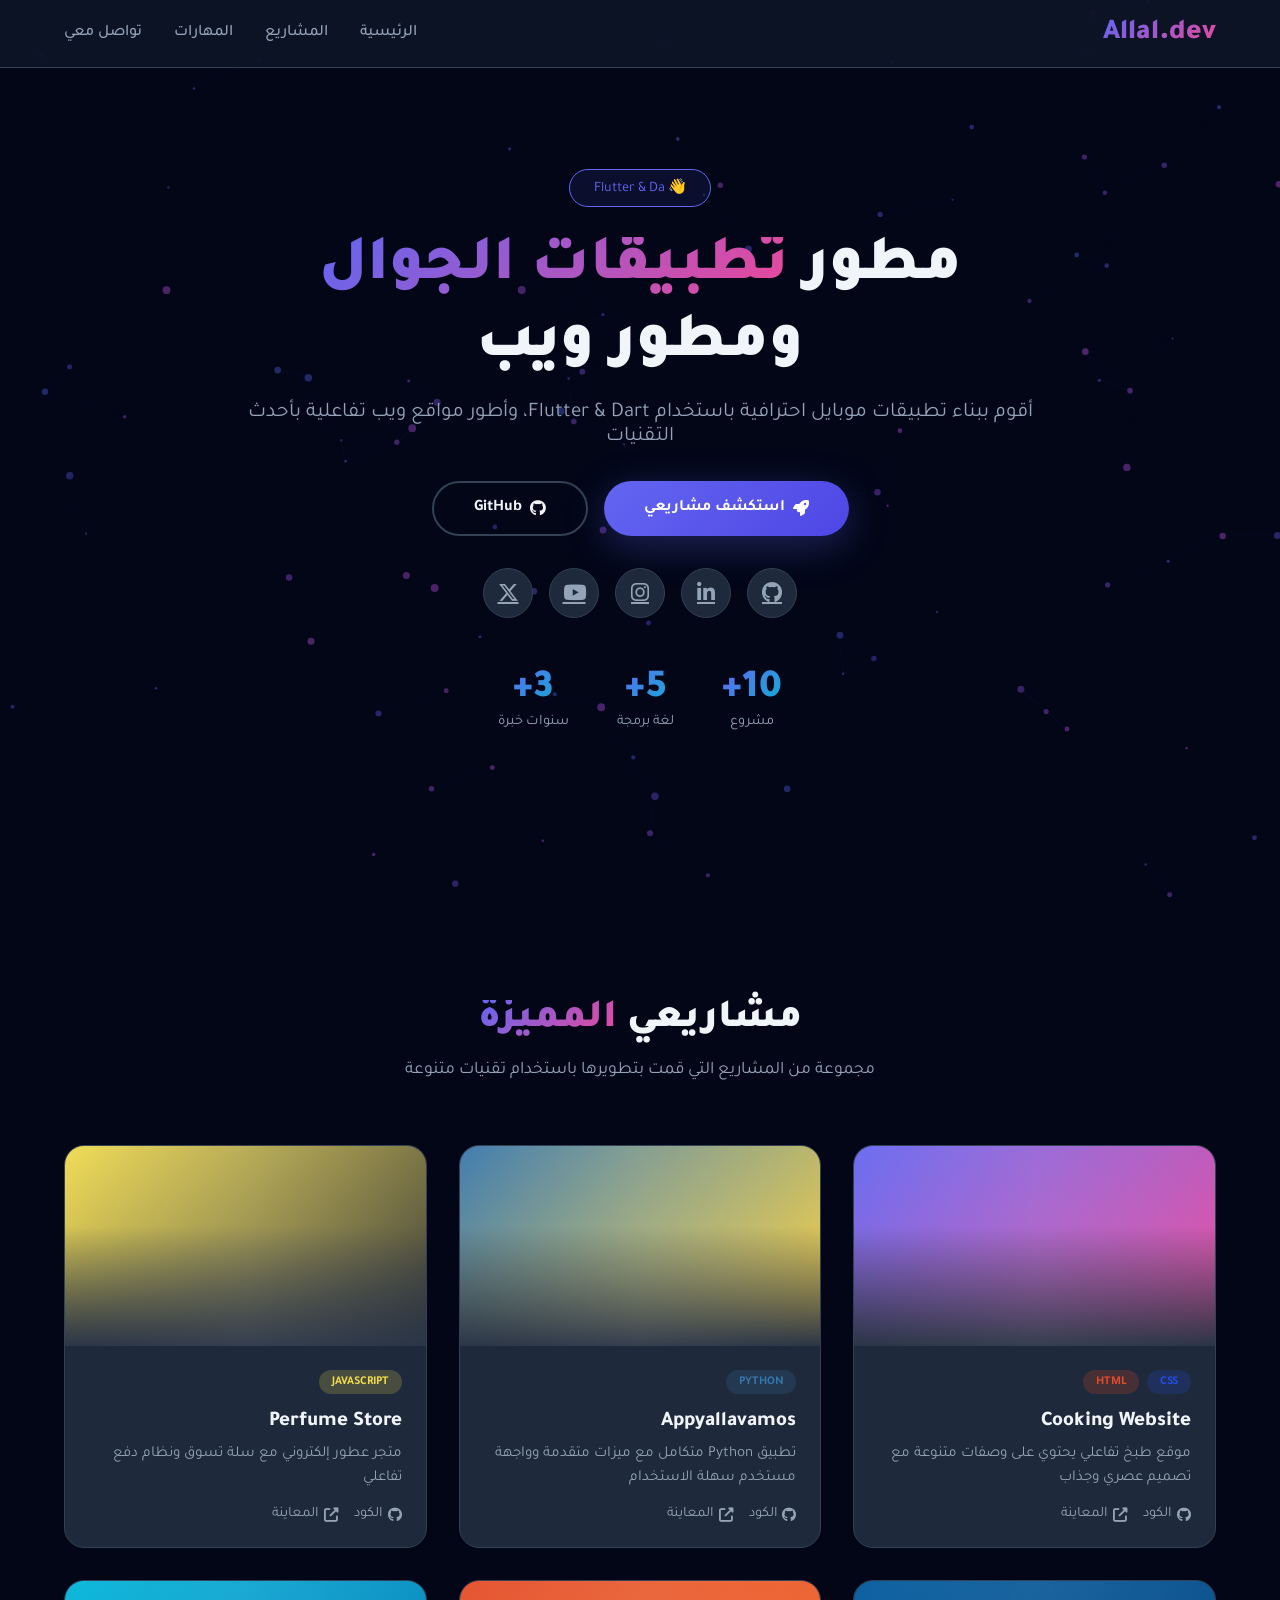
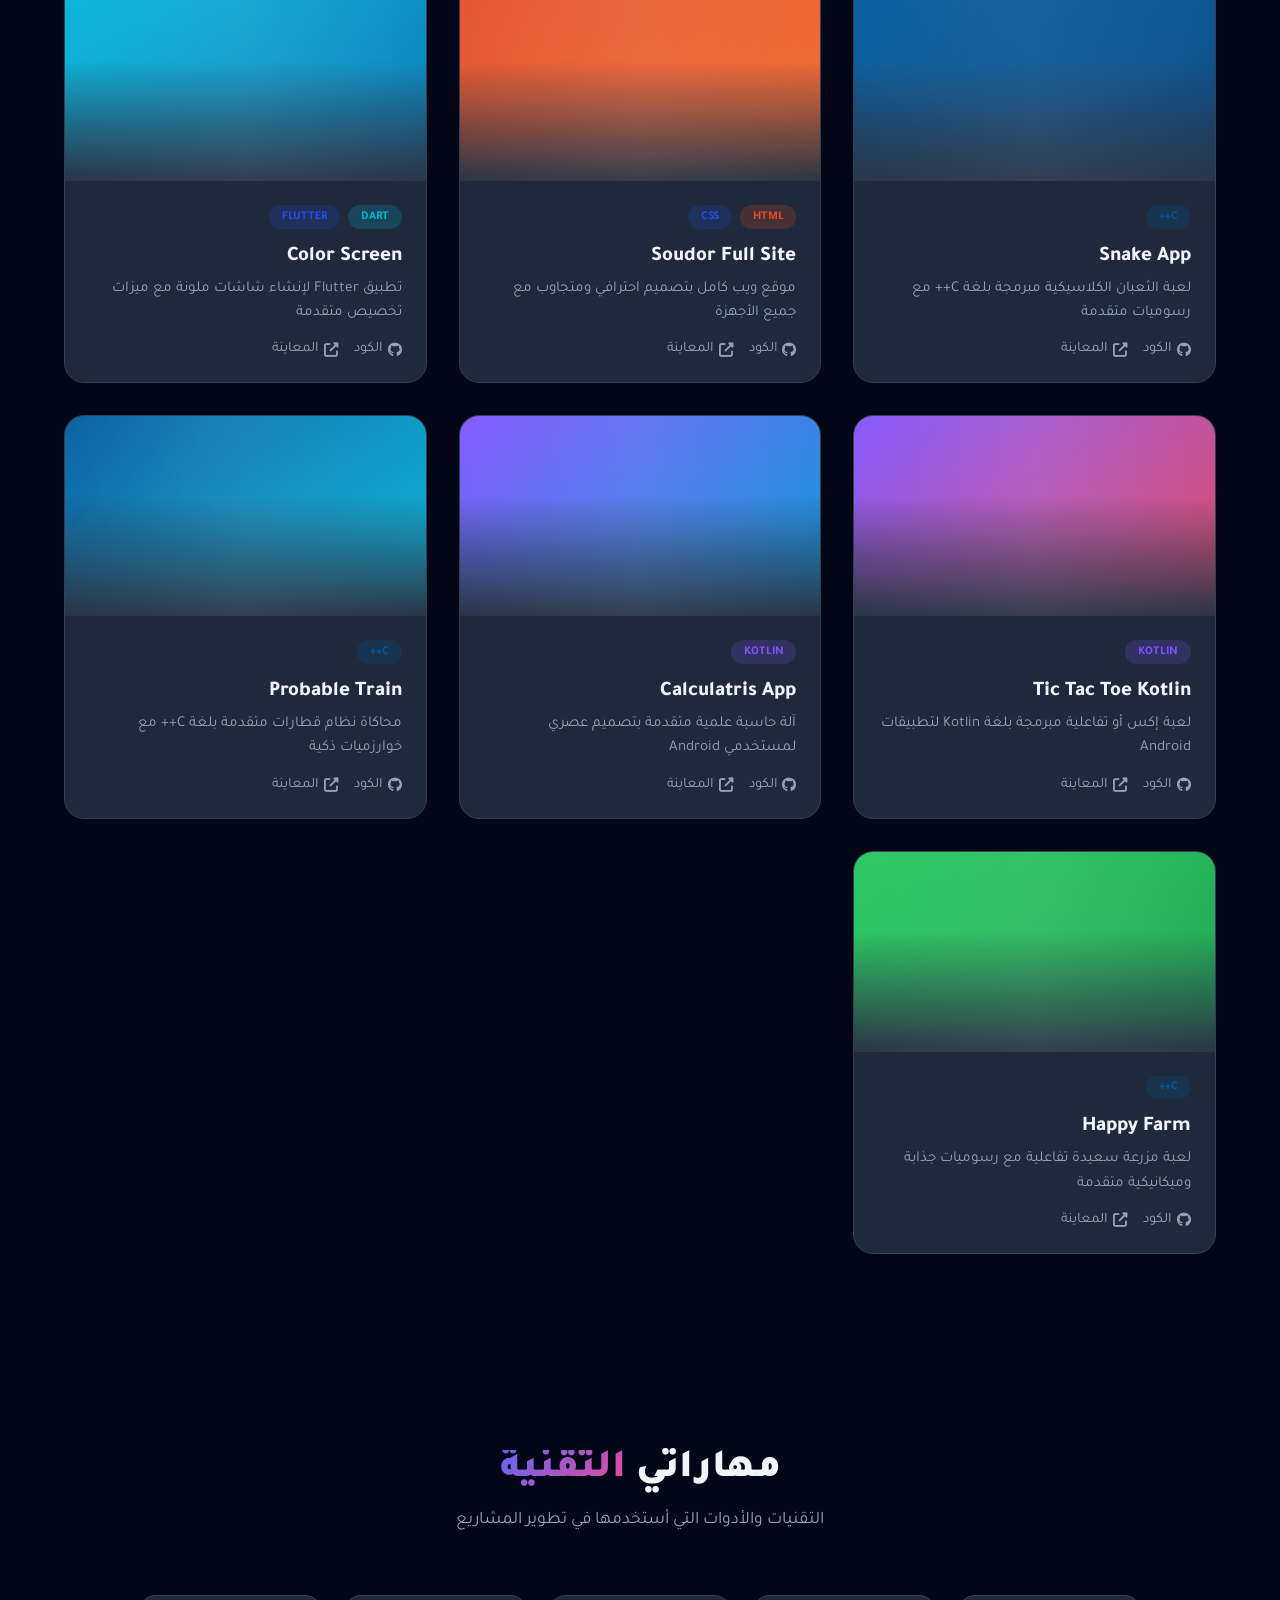
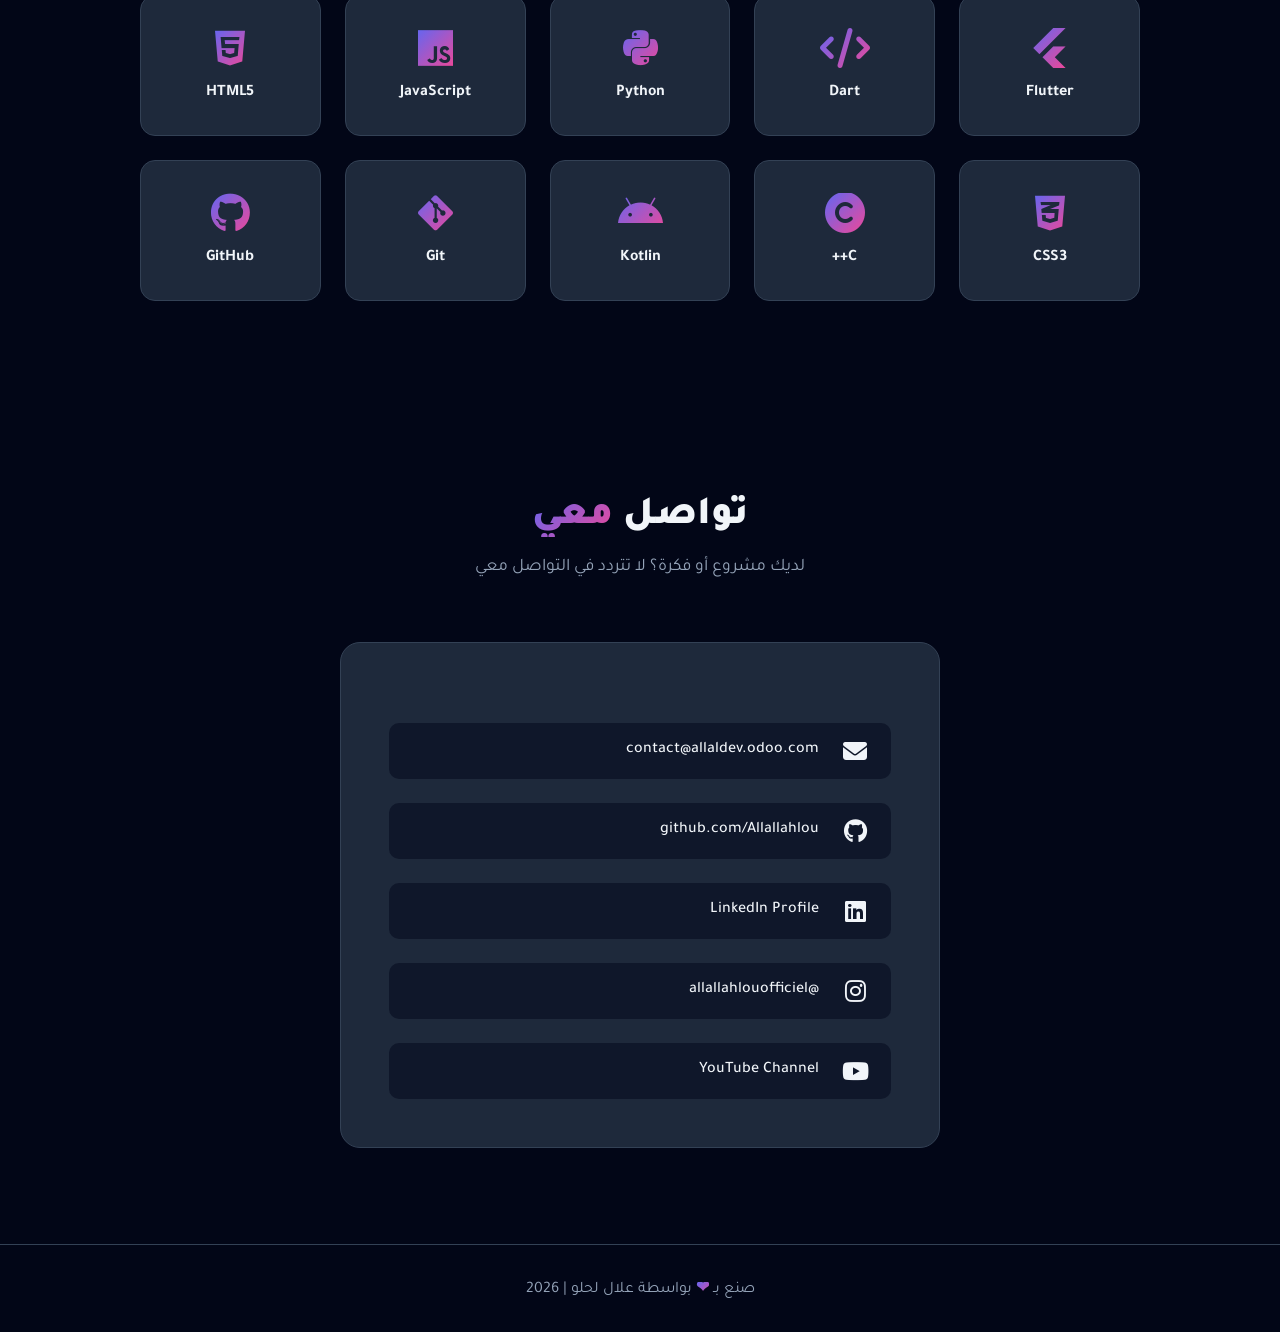
==== commit afd0a4bf: "Update project" ====
--- a/index.html
+++ b/index.html
@@ -339,19 +339,57 @@
             border-color: var(--primary);
         }
 
+        /* Project Image - Updated for real images */
         .project-image {
             height: 200px;
-            background: linear-gradient(135deg, var(--primary), var(--secondary));
-            display: flex;
-            align-items: center;
-            justify-content: center;
-            font-size: 4rem;
             position: relative;
             overflow: hidden;
-        }
-
+            background: linear-gradient(135deg, var(--primary), var(--secondary));
+        }
+
+        .project-image img {
+            width: 100%;
+            height: 100%;
+            object-fit: cover;
+            transition: transform 0.5s;
+        }
+
+        .project-card:hover .project-image img {
+            transform: scale(1.1);
+        }
+
+        /* Gradient overlay for better text readability */
         .project-image::after {
             content: '';
+            position: absolute;
+            bottom: 0;
+            left: 0;
+            right: 0;
+            height: 60%;
+            background: linear-gradient(to top, var(--card), transparent);
+            z-index: 1;
+        }
+
+        /* Icon styling - shows when image fails to load */
+        .project-image .icon-overlay {
+            position: absolute;
+            top: 50%;
+            left: 50%;
+            transform: translate(-50%, -50%);
+            z-index: 2;
+            font-size: 3rem;
+            opacity: 0.9;
+            text-shadow: 0 4px 20px rgba(0,0,0,0.3);
+            transition: opacity 0.3s;
+        }
+
+        /* Hide icon when image is loaded */
+        .project-image img:not([src=""]):not([src="#"]) ~ .icon-overlay {
+            opacity: 0;
+        }
+
+        /* Shine effect */
+        .shine-effect {
             position: absolute;
             top: -50%;
             left: -50%;
@@ -360,9 +398,11 @@
             background: linear-gradient(45deg, transparent, rgba(255,255,255,0.1), transparent);
             transform: rotate(45deg);
             transition: all 0.5s;
-        }
-
-        .project-card:hover .project-image::after {
+            z-index: 3;
+            pointer-events: none;
+        }
+
+        .project-card:hover .shine-effect {
             animation: shine 0.5s;
         }
 
@@ -581,7 +621,6 @@
             }
         }
     </style>
-<base target="_blank">
 </head>
 <body>
     <canvas id="particles-canvas"></canvas>
@@ -642,9 +681,16 @@
             <p>مجموعة من المشاريع التي قمت بتطويرها باستخدام تقنيات متنوعة</p>
         </div>
         <div class="projects-grid">
+
+            <!-- Project 1: Cooking Website -->
             <div class="project-card fade-in">
                 <div class="project-image">
-                    <i class="fas fa-utensils"></i>
+                    <img src="https://images.unsplash.com/photo-1556909114-f6e7ad7d3136?w=600&h=400&fit=crop" 
+                         alt="Cooking Website" 
+                         loading="lazy"
+                         onerror="this.style.display='none'">
+                    <div class="shine-effect"></div>
+                    <i class="fas fa-utensils icon-overlay"></i>
                 </div>
                 <div class="project-content">
                     <div class="project-tags">
@@ -654,15 +700,23 @@
                     <h3 class="project-title">Cooking Website</h3>
                     <p class="project-desc">موقع طبخ تفاعلي يحتوي على وصفات متنوعة مع تصميم عصري وجذاب</p>
                     <div class="project-links">
-                        <a href="https://github.com/Allallahlou/cooking_website" target="_blank"><i class="fab fa-github"></i> الكود</a>
+                        <a href="https://github.com/Allallahlou/cooking_website" target="_blank">
+                            <i class="fab fa-github"></i> الكود
+                        </a>
                         <a href="#"><i class="fas fa-external-link-alt"></i> المعاينة</a>
                     </div>
                 </div>
             </div>
 
+            <!-- Project 2: Appyallavamos -->
             <div class="project-card fade-in">
                 <div class="project-image" style="background: linear-gradient(135deg, #3776ab, #ffd43b);">
-                    <i class="fab fa-python"></i>
+                    <img src="https://images.unsplash.com/photo-1526379095098-d400fd0bf935?w=600&h=400&fit=crop" 
+                         alt="Appyallavamos" 
+                         loading="lazy"
+                         onerror="this.style.display='none'">
+                    <div class="shine-effect"></div>
+                    <i class="fab fa-python icon-overlay"></i>
                 </div>
                 <div class="project-content">
                     <div class="project-tags">
@@ -671,15 +725,23 @@
                     <h3 class="project-title">Appyallavamos</h3>
                     <p class="project-desc">تطبيق Python متكامل مع ميزات متقدمة وواجهة مستخدم سهلة الاستخدام</p>
                     <div class="project-links">
-                        <a href="https://github.com/Allallahlou/appyallavamos" target="_blank"><i class="fab fa-github"></i> الكود</a>
+                        <a href="https://github.com/Allallahlou/appyallavamos" target="_blank">
+                            <i class="fab fa-github"></i> الكود
+                        </a>
                         <a href="#"><i class="fas fa-external-link-alt"></i> المعاينة</a>
                     </div>
                 </div>
             </div>
 
+            <!-- Project 3: Perfume Store -->
             <div class="project-card fade-in">
                 <div class="project-image" style="background: linear-gradient(135deg, #f0db4f, #323330);">
-                    <i class="fas fa-shopping-bag"></i>
+                    <img src="https://images.unsplash.com/photo-1541643600914-78b084683601?w=600&h=400&fit=crop" 
+                         alt="Perfume Store" 
+                         loading="lazy"
+                         onerror="this.style.display='none'">
+                    <div class="shine-effect"></div>
+                    <i class="fas fa-shopping-bag icon-overlay"></i>
                 </div>
                 <div class="project-content">
                     <div class="project-tags">
@@ -688,15 +750,23 @@
                     <h3 class="project-title">Perfume Store</h3>
                     <p class="project-desc">متجر عطور إلكتروني مع سلة تسوق ونظام دفع تفاعلي</p>
                     <div class="project-links">
-                        <a href="https://github.com/Allallahlou/PerfumeStore" target="_blank"><i class="fab fa-github"></i> الكود</a>
+                        <a href="https://github.com/Allallahlou/PerfumeStore" target="_blank">
+                            <i class="fab fa-github"></i> الكود
+                        </a>
                         <a href="#"><i class="fas fa-external-link-alt"></i> المعاينة</a>
                     </div>
                 </div>
             </div>
 
+            <!-- Project 4: Snake App -->
             <div class="project-card fade-in">
                 <div class="project-image" style="background: linear-gradient(135deg, #00599c, #004482);">
-                    <i class="fas fa-gamepad"></i>
+                    <img src="https://images.unsplash.com/photo-1550745165-9bc0b252726f?w=600&h=400&fit=crop" 
+                         alt="Snake App" 
+                         loading="lazy"
+                         onerror="this.style.display='none'">
+                    <div class="shine-effect"></div>
+                    <i class="fas fa-gamepad icon-overlay"></i>
                 </div>
                 <div class="project-content">
                     <div class="project-tags">
@@ -705,15 +775,23 @@
                     <h3 class="project-title">Snake App</h3>
                     <p class="project-desc">لعبة الثعبان الكلاسيكية مبرمجة بلغة C++ مع رسوميات متقدمة</p>
                     <div class="project-links">
-                        <a href="https://github.com/Allallahlou/SnakeApp" target="_blank"><i class="fab fa-github"></i> الكود</a>
+                        <a href="https://github.com/Allallahlou/SnakeApp" target="_blank">
+                            <i class="fab fa-github"></i> الكود
+                        </a>
                         <a href="#"><i class="fas fa-external-link-alt"></i> المعاينة</a>
                     </div>
                 </div>
             </div>
 
+            <!-- Project 5: Soudor Full Site -->
             <div class="project-card fade-in">
                 <div class="project-image" style="background: linear-gradient(135deg, #e34c26, #f06529);">
-                    <i class="fas fa-globe"></i>
+                    <img src="https://images.unsplash.com/photo-1460925895917-afdab827c52f?w=600&h=400&fit=crop" 
+                         alt="Soudor Full Site" 
+                         loading="lazy"
+                         onerror="this.style.display='none'">
+                    <div class="shine-effect"></div>
+                    <i class="fas fa-globe icon-overlay"></i>
                 </div>
                 <div class="project-content">
                     <div class="project-tags">
@@ -723,15 +801,23 @@
                     <h3 class="project-title">Soudor Full Site</h3>
                     <p class="project-desc">موقع ويب كامل بتصميم احترافي ومتجاوب مع جميع الأجهزة</p>
                     <div class="project-links">
-                        <a href="https://github.com/Allallahlou/soudor_full_site" target="_blank"><i class="fab fa-github"></i> الكود</a>
+                        <a href="https://github.com/Allallahlou/soudor_full_site" target="_blank">
+                            <i class="fab fa-github"></i> الكود
+                        </a>
                         <a href="#"><i class="fas fa-external-link-alt"></i> المعاينة</a>
                     </div>
                 </div>
             </div>
 
+            <!-- Project 6: Color Screen -->
             <div class="project-card fade-in">
                 <div class="project-image" style="background: linear-gradient(135deg, #00b4d8, #0077b6);">
-                    <i class="fas fa-mobile-alt"></i>
+                    <img src="https://images.unsplash.com/photo-1558618666-fcd25c85f82e?w=600&h=400&fit=crop" 
+                         alt="Color Screen" 
+                         loading="lazy"
+                         onerror="this.style.display='none'">
+                    <div class="shine-effect"></div>
+                    <i class="fas fa-mobile-alt icon-overlay"></i>
                 </div>
                 <div class="project-content">
                     <div class="project-tags">
@@ -741,15 +827,23 @@
                     <h3 class="project-title">Color Screen</h3>
                     <p class="project-desc">تطبيق Flutter لإنشاء شاشات ملونة مع ميزات تخصيص متقدمة</p>
                     <div class="project-links">
-                        <a href="https://github.com/Allallahlou/Color_Screen" target="_blank"><i class="fab fa-github"></i> الكود</a>
+                        <a href="https://github.com/Allallahlou/Color_Screen" target="_blank">
+                            <i class="fab fa-github"></i> الكود
+                        </a>
                         <a href="#"><i class="fas fa-external-link-alt"></i> المعاينة</a>
                     </div>
                 </div>
             </div>
 
+            <!-- Project 7: Tic Tac Toe Kotlin -->
             <div class="project-card fade-in">
                 <div class="project-image" style="background: linear-gradient(135deg, #7f52ff, #e2445c);">
-                    <i class="fas fa-times"></i>
+                    <img src="https://images.unsplash.com/photo-1611996575749-79a3a250f948?w=600&h=400&fit=crop" 
+                         alt="Tic Tac Toe Kotlin" 
+                         loading="lazy"
+                         onerror="this.style.display='none'">
+                    <div class="shine-effect"></div>
+                    <i class="fas fa-times icon-overlay"></i>
                 </div>
                 <div class="project-content">
                     <div class="project-tags">
@@ -758,15 +852,23 @@
                     <h3 class="project-title">Tic Tac Toe Kotlin</h3>
                     <p class="project-desc">لعبة إكس أو تفاعلية مبرمجة بلغة Kotlin لتطبيقات Android</p>
                     <div class="project-links">
-                        <a href="https://github.com/Allallahlou/TicTacToeKotlin" target="_blank"><i class="fab fa-github"></i> الكود</a>
+                        <a href="https://github.com/Allallahlou/TicTacToeKotlin" target="_blank">
+                            <i class="fab fa-github"></i> الكود
+                        </a>
                         <a href="#"><i class="fas fa-external-link-alt"></i> المعاينة</a>
                     </div>
                 </div>
             </div>
 
+            <!-- Project 8: Calculatris App -->
             <div class="project-card fade-in">
                 <div class="project-image" style="background: linear-gradient(135deg, #7f52ff, #0095d5);">
-                    <i class="fas fa-calculator"></i>
+                    <img src="https://images.unsplash.com/photo-1587145820266-a5951eebe0c2?w=600&h=400&fit=crop" 
+                         alt="Calculatris App" 
+                         loading="lazy"
+                         onerror="this.style.display='none'">
+                    <div class="shine-effect"></div>
+                    <i class="fas fa-calculator icon-overlay"></i>
                 </div>
                 <div class="project-content">
                     <div class="project-tags">
@@ -775,15 +877,23 @@
                     <h3 class="project-title">Calculatris App</h3>
                     <p class="project-desc">آلة حاسبة علمية متقدمة بتصميم عصري لمستخدمي Android</p>
                     <div class="project-links">
-                        <a href="https://github.com/Allallahlou/CalculatrisApp" target="_blank"><i class="fab fa-github"></i> الكود</a>
+                        <a href="https://github.com/Allallahlou/CalculatrisApp" target="_blank">
+                            <i class="fab fa-github"></i> الكود
+                        </a>
                         <a href="#"><i class="fas fa-external-link-alt"></i> المعاينة</a>
                     </div>
                 </div>
             </div>
 
+            <!-- Project 9: Probable Train -->
             <div class="project-card fade-in">
                 <div class="project-image" style="background: linear-gradient(135deg, #00599c, #00b4d8);">
-                    <i class="fas fa-train"></i>
+                    <img src="https://images.unsplash.com/photo-1474487548417-781cb71495f3?w=600&h=400&fit=crop" 
+                         alt="Probable Train" 
+                         loading="lazy"
+                         onerror="this.style.display='none'">
+                    <div class="shine-effect"></div>
+                    <i class="fas fa-train icon-overlay"></i>
                 </div>
                 <div class="project-content">
                     <div class="project-tags">
@@ -792,15 +902,23 @@
                     <h3 class="project-title">Probable Train</h3>
                     <p class="project-desc">محاكاة نظام قطارات متقدمة بلغة C++ مع خوارزميات ذكية</p>
                     <div class="project-links">
-                        <a href="https://github.com/Allallahlou/probable-train" target="_blank"><i class="fab fa-github"></i> الكود</a>
+                        <a href="https://github.com/Allallahlou/probable-train" target="_blank">
+                            <i class="fab fa-github"></i> الكود
+                        </a>
                         <a href="#"><i class="fas fa-external-link-alt"></i> المعاينة</a>
                     </div>
                 </div>
             </div>
 
+            <!-- Project 10: Happy Farm -->
             <div class="project-card fade-in">
                 <div class="project-image" style="background: linear-gradient(135deg, #22c55e, #16a34a);">
-                    <i class="fas fa-tractor"></i>
+                    <img src="https://images.unsplash.com/photo-1500382017468-9049fed747ef?w=600&h=400&fit=crop" 
+                         alt="Happy Farm" 
+                         loading="lazy"
+                         onerror="this.style.display='none'">
+                    <div class="shine-effect"></div>
+                    <i class="fas fa-tractor icon-overlay"></i>
                 </div>
                 <div class="project-content">
                     <div class="project-tags">
@@ -809,11 +927,14 @@
                     <h3 class="project-title">Happy Farm</h3>
                     <p class="project-desc">لعبة مزرعة سعيدة تفاعلية مع رسوميات جذابة وميكانيكية متقدمة</p>
                     <div class="project-links">
-                        <a href="https://github.com/Allallahlou/happy_farm" target="_blank"><i class="fab fa-github"></i> الكود</a>
+                        <a href="https://github.com/Allallahlou/happy_farm" target="_blank">
+                            <i class="fab fa-github"></i> الكود
+                        </a>
                         <a href="#"><i class="fas fa-external-link-alt"></i> المعاينة</a>
                     </div>
                 </div>
             </div>
+
         </div>
     </section>
 
